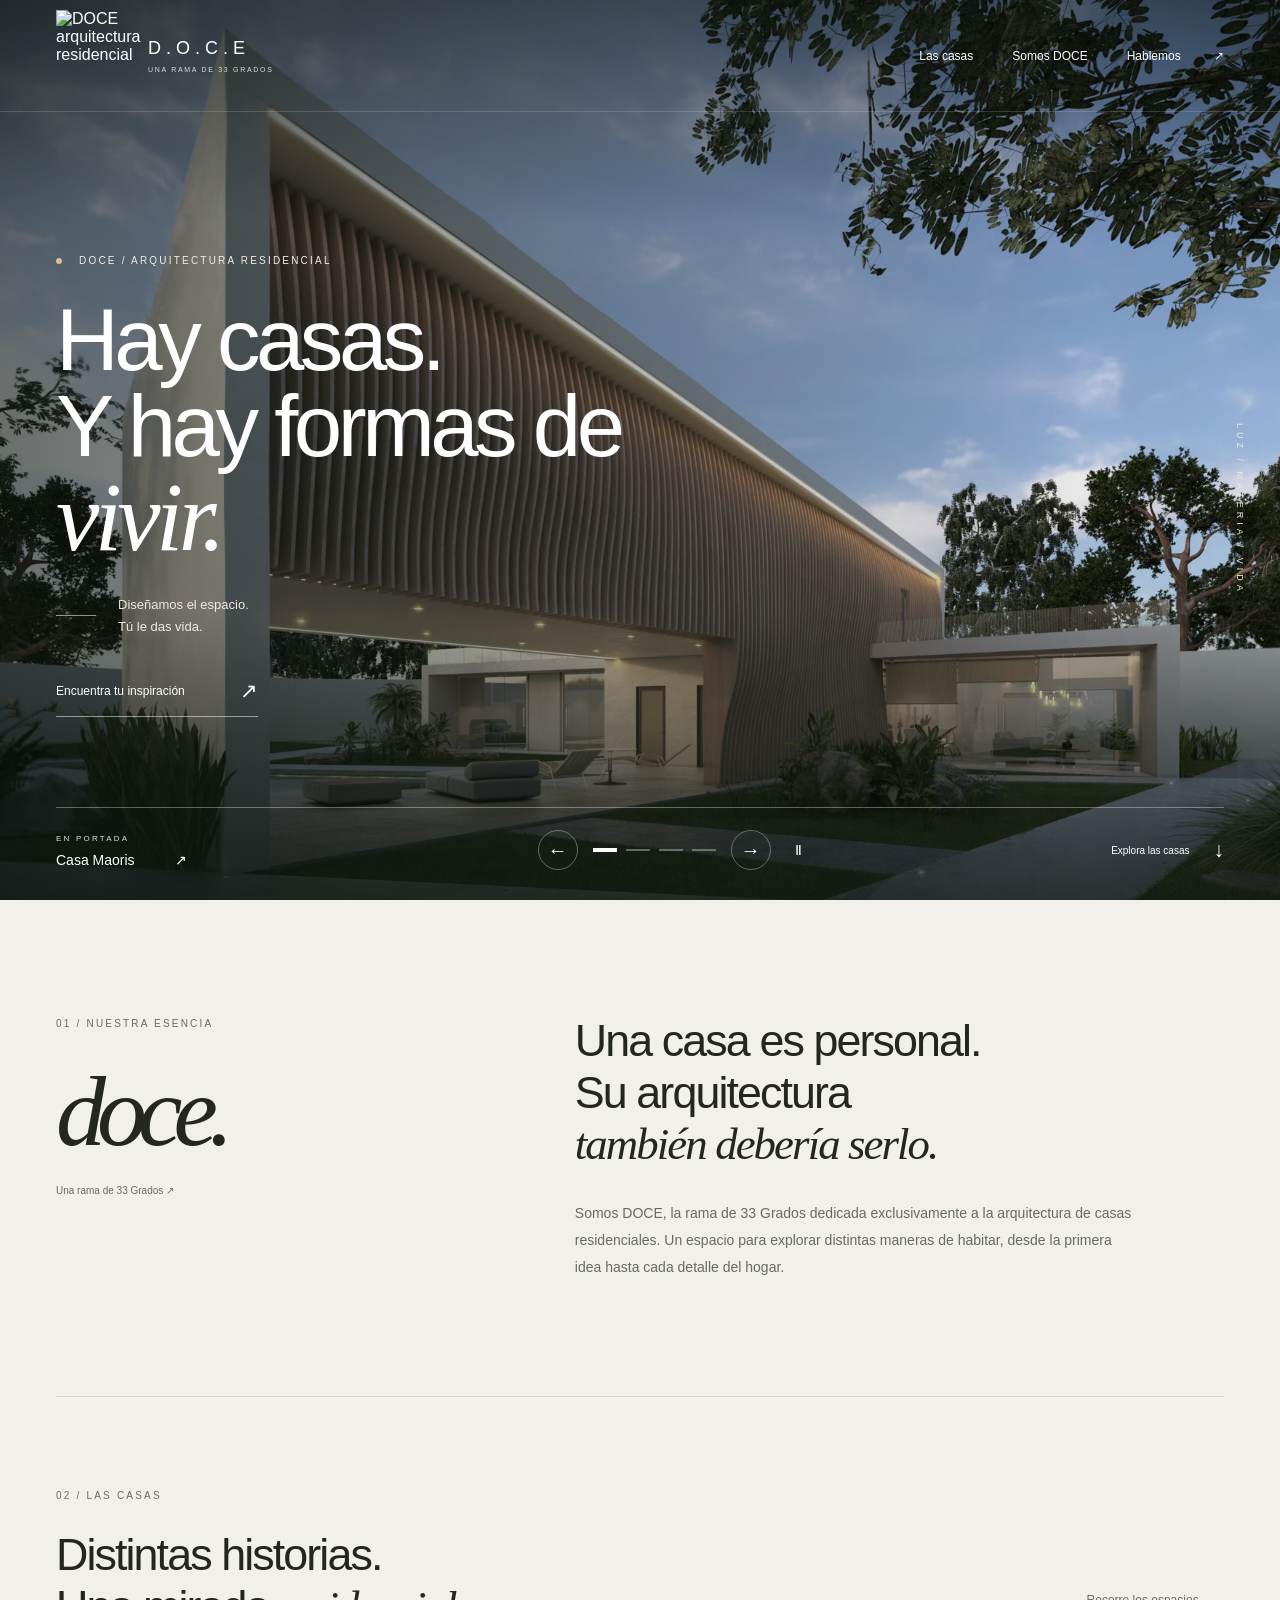
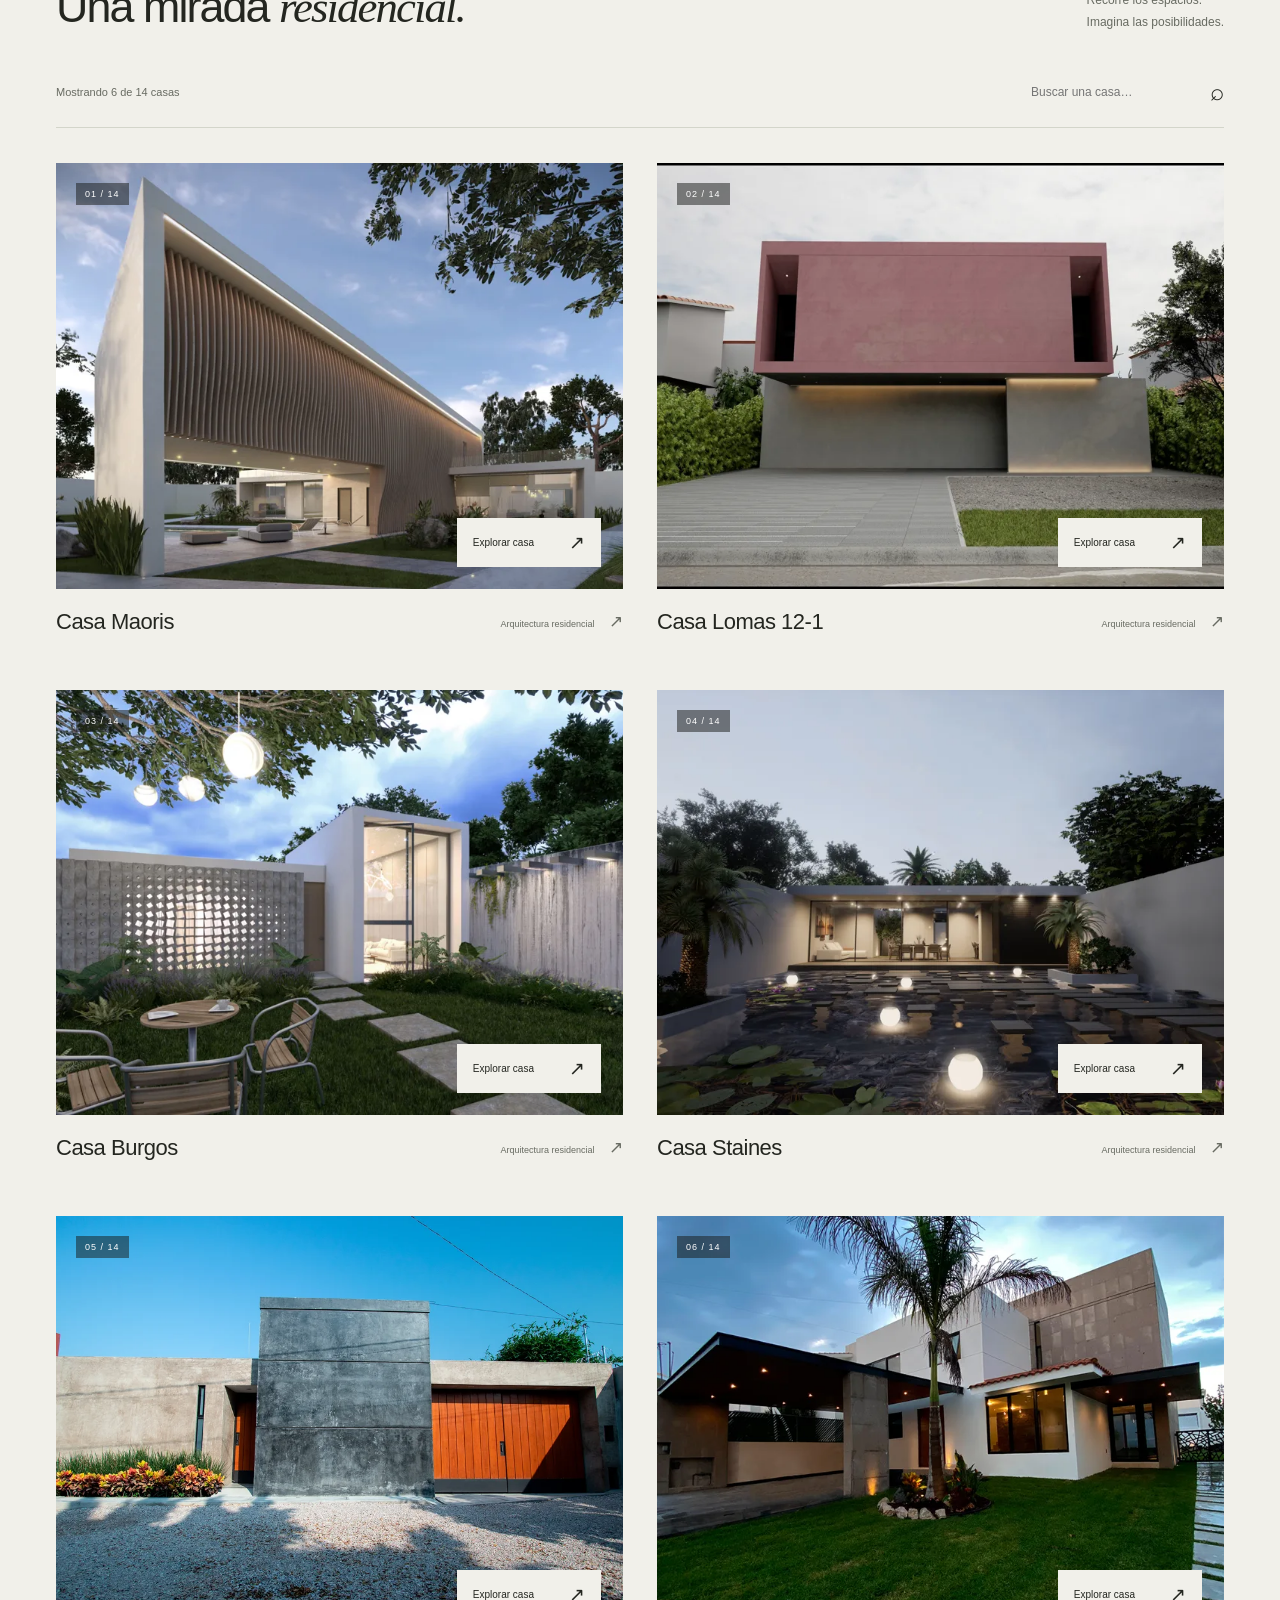
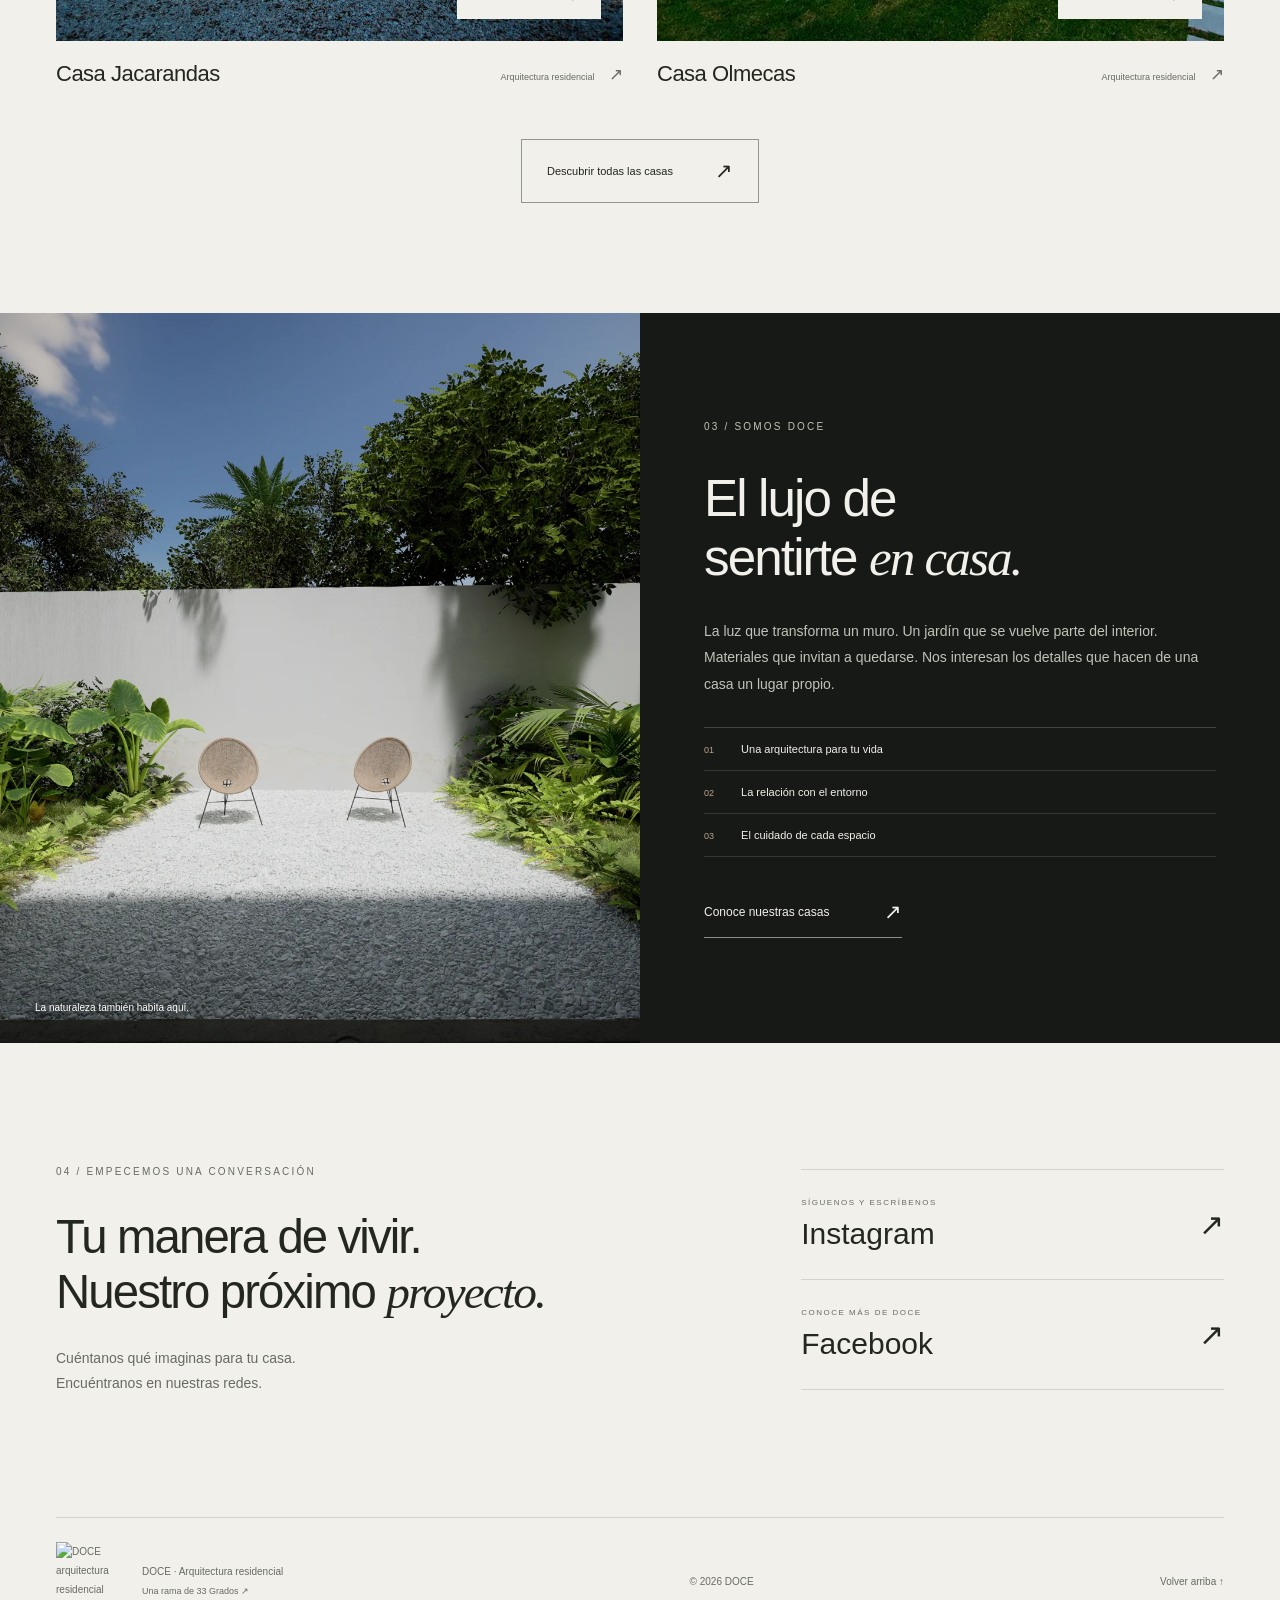
==== index.html @ 2531ff96 "Add files via upload" ====
<!DOCTYPE html>
<html lang="es">
<head>
  <meta charset="UTF-8">
  <meta name="viewport" content="width=device-width, initial-scale=1.0">
  <meta name="description" content="DOCE, la rama de 33 Grados especializada en casas residenciales. Descubre nuestra arquitectura, interiores y espacios para vivir.">
  <meta name="theme-color" content="#171917">
  <title>DOCE — Arquitectura residencial · Una rama de 33 Grados</title>
  <link rel="icon" href="logos/LOGO-12-GRIS.png" type="image/png">
  <link rel="stylesheet" href="estilos.css">
  <script src="proyectos.js" defer></script>
  <script src="script.js" defer></script>
</head>
<body>
  <a class="saltar" href="#contenido">Saltar al contenido</a>
  <!-- IDENTIDAD: se utilizan tus logos originales, sin modificarlos. -->
  <header class="cabecera" id="cabecera">
    <a class="marca" href="#inicio" aria-label="DOCE, inicio">
      <img src="logos/LOGO-12-BLANCO.png" alt="DOCE arquitectura residencial" width="283" height="290">
      <span class="marca-nombre">D.O.C.E<span>UNA RAMA DE 33 GRADOS</span></span>
    </a>
    <button class="menu-boton" id="menu-boton" type="button" aria-expanded="false" aria-controls="menu">Menú <span aria-hidden="true">☰</span></button>
    <nav id="menu" aria-label="Navegación principal">
      <a href="#proyectos">Las casas</a><a href="#estudio">Somos DOCE</a>
      <a class="nav-contacto" href="#contacto">Hablemos <span aria-hidden="true">↗</span></a>
    </nav>
  </header>
  <main id="contenido">
    <!-- PORTADA: fundido entre casas. Cambia la selección en script.js. -->
    <section class="portada" id="inicio" aria-labelledby="titulo" aria-roledescription="carrusel">
      <div class="portada-fondos" aria-hidden="true">
        <div class="portada-slide activa"><img src="imagenes/casa-maoris-01.webp" alt="" fetchpriority="high" width="2200" height="1467"></div>
        <div class="portada-slide"><img src="imagenes/casa-lomas-12-1-01.webp" alt="" loading="lazy" width="2200" height="1467"></div>
        <div class="portada-slide"><img src="imagenes/casa-staines-01.webp" alt="" loading="lazy" width="2200" height="1467"></div>
        <div class="portada-slide"><img src="imagenes/casa-burgos-01.webp" alt="" loading="lazy" width="2200" height="1467"></div>
      </div>
      <div class="portada-sombra"></div>
      <div class="portada-contenido">
        <p class="micro"><span class="punto"></span> DOCE / Arquitectura residencial</p>
        <h1 id="titulo">Hay casas.<br>Y hay formas de<br><em>vivir.</em></h1>
        <div class="portada-descripcion"><span class="linea"></span><p>Diseñamos el espacio.<br>Tú le das vida.</p></div>
        <a class="enlace-claro" href="#proyectos">Encuentra tu inspiración <span aria-hidden="true">↗</span></a>
      </div>
      <div class="portada-lateral" aria-hidden="true">LUZ / MATERIA / VIDA</div>
      <div class="portada-pie">
        <div class="portada-proyecto"><span class="micro">En portada</span><a id="portada-proyecto" href="#proyecto=casa-maoris" data-proyecto="casa-maoris">Casa Maoris <span aria-hidden="true">↗</span></a></div>
        <div class="carrusel-controles" role="group" aria-label="Controles de las imágenes de portada">
          <button id="portada-anterior" type="button" aria-label="Casa anterior en portada">←</button>
          <div class="indicadores" role="group" aria-label="Elegir casa de portada">
            <button type="button" data-slide="0" class="activo" aria-label="Mostrar Casa Maoris" aria-pressed="true"><span></span></button>
            <button type="button" data-slide="1" aria-label="Mostrar Casa Lomas 12-1" aria-pressed="false"><span></span></button>
            <button type="button" data-slide="2" aria-label="Mostrar Casa Staines" aria-pressed="false"><span></span></button>
            <button type="button" data-slide="3" aria-label="Mostrar Casa Burgos" aria-pressed="false"><span></span></button>
          </div>
          <button id="portada-siguiente" type="button" aria-label="Siguiente casa en portada">→</button>
          <button id="portada-pausa" type="button" aria-label="Pausar transiciones automáticas" aria-pressed="false">Ⅱ</button>
        </div>
        <a class="bajar" href="#proyectos">Explora las casas <span aria-hidden="true">↓</span></a>
      </div>
    </section>
    <section class="introduccion contenedor" id="mirada" aria-labelledby="mirada-titulo">
      <div class="revelar"><p class="micro">01 / Nuestra esencia</p><span class="palabra-doce" aria-hidden="true">doce.</span><a class="vinculo-grados" href="https://33g.com.mx/" target="_blank" rel="noopener noreferrer">Una rama de 33 Grados ↗</a></div>
      <div class="revelar"><h2 id="mirada-titulo">Una casa es personal.<br>Su arquitectura<br><em>también debería serlo.</em></h2><p>Somos DOCE, la rama de 33 Grados dedicada exclusivamente a la arquitectura de casas residenciales. Un espacio para explorar distintas maneras de habitar, desde la primera idea hasta cada detalle del hogar.</p></div>
    </section>
    <section class="trabajos contenedor" id="proyectos" aria-labelledby="proyectos-titulo">
      <div class="seccion-cabecera revelar"><div><p class="micro">02 / Las casas</p><h2 id="proyectos-titulo">Distintas historias.<br>Una mirada <em>residencial.</em></h2></div><p>Recorre los espacios.<br>Imagina las posibilidades.</p></div>
      <div class="barra-proyectos"><span class="contador" aria-live="polite">Mostrando 6 de 14 casas</span><label class="busqueda"><span class="sr-only">Buscar casa por nombre</span><input id="buscar-casa" type="search" placeholder="Buscar una casa…" autocomplete="off"><span aria-hidden="true">⌕</span></label></div>
      <div class="proyectos-grid">
        <article class="proyecto revelar" data-nombre="Casa Maoris">
          <a class="proyecto-abrir" href="#proyecto=casa-maoris" data-proyecto="casa-maoris" aria-label="Explorar Casa Maoris">
            <div class="proyecto-imagen">
              <img src="imagenes/casa-maoris-portada.webp" alt="Casa Maoris" loading="lazy" width="1000" height="750">
              <span class="proyecto-ver">Explorar casa <span aria-hidden="true">↗</span></span>
              <span class="proyecto-numero">01 / 14</span>
            </div>
            <div class="proyecto-pie"><h3>Casa Maoris</h3><span>Arquitectura residencial <span aria-hidden="true">↗</span></span></div>
          </a>
        </article>
        <article class="proyecto revelar" data-nombre="Casa Lomas 12-1">
          <a class="proyecto-abrir" href="#proyecto=casa-lomas-12-1" data-proyecto="casa-lomas-12-1" aria-label="Explorar Casa Lomas 12-1">
            <div class="proyecto-imagen">
              <img src="imagenes/casa-lomas-12-1-portada.webp" alt="Casa Lomas 12-1" loading="lazy" width="1000" height="750">
              <span class="proyecto-ver">Explorar casa <span aria-hidden="true">↗</span></span>
              <span class="proyecto-numero">02 / 14</span>
            </div>
            <div class="proyecto-pie"><h3>Casa Lomas 12-1</h3><span>Arquitectura residencial <span aria-hidden="true">↗</span></span></div>
          </a>
        </article>
        <article class="proyecto revelar" data-nombre="Casa Burgos">
          <a class="proyecto-abrir" href="#proyecto=casa-burgos" data-proyecto="casa-burgos" aria-label="Explorar Casa Burgos">
            <div class="proyecto-imagen">
              <img src="imagenes/casa-burgos-portada.webp" alt="Casa Burgos" loading="lazy" width="1000" height="750">
              <span class="proyecto-ver">Explorar casa <span aria-hidden="true">↗</span></span>
              <span class="proyecto-numero">03 / 14</span>
            </div>
            <div class="proyecto-pie"><h3>Casa Burgos</h3><span>Arquitectura residencial <span aria-hidden="true">↗</span></span></div>
          </a>
        </article>
        <article class="proyecto revelar" data-nombre="Casa Staines">
          <a class="proyecto-abrir" href="#proyecto=casa-staines" data-proyecto="casa-staines" aria-label="Explorar Casa Staines">
            <div class="proyecto-imagen">
              <img src="imagenes/casa-staines-portada.webp" alt="Casa Staines" loading="lazy" width="1000" height="750">
              <span class="proyecto-ver">Explorar casa <span aria-hidden="true">↗</span></span>
              <span class="proyecto-numero">04 / 14</span>
            </div>
            <div class="proyecto-pie"><h3>Casa Staines</h3><span>Arquitectura residencial <span aria-hidden="true">↗</span></span></div>
          </a>
        </article>
        <article class="proyecto revelar" data-nombre="Casa Jacarandas">
          <a class="proyecto-abrir" href="#proyecto=casa-jacarandas" data-proyecto="casa-jacarandas" aria-label="Explorar Casa Jacarandas">
            <div class="proyecto-imagen">
              <img src="imagenes/casa-jacarandas-portada.webp" alt="Casa Jacarandas" loading="lazy" width="1000" height="750">
              <span class="proyecto-ver">Explorar casa <span aria-hidden="true">↗</span></span>
              <span class="proyecto-numero">05 / 14</span>
            </div>
            <div class="proyecto-pie"><h3>Casa Jacarandas</h3><span>Arquitectura residencial <span aria-hidden="true">↗</span></span></div>
          </a>
        </article>
        <article class="proyecto revelar" data-nombre="Casa Olmecas">
          <a class="proyecto-abrir" href="#proyecto=casa-olmecas" data-proyecto="casa-olmecas" aria-label="Explorar Casa Olmecas">
            <div class="proyecto-imagen">
              <img src="imagenes/casa-olmecas-portada.webp" alt="Casa Olmecas" loading="lazy" width="1000" height="750">
              <span class="proyecto-ver">Explorar casa <span aria-hidden="true">↗</span></span>
              <span class="proyecto-numero">06 / 14</span>
            </div>
            <div class="proyecto-pie"><h3>Casa Olmecas</h3><span>Arquitectura residencial <span aria-hidden="true">↗</span></span></div>
          </a>
        </article>
        <article class="proyecto revelar" data-nombre="Casa Lomas 12-3" hidden>
          <a class="proyecto-abrir" href="#proyecto=casa-lomas-12-3" data-proyecto="casa-lomas-12-3" aria-label="Explorar Casa Lomas 12-3">
            <div class="proyecto-imagen">
              <img src="imagenes/casa-lomas-12-3-portada.webp" alt="Casa Lomas 12-3" loading="lazy" width="1000" height="750">
              <span class="proyecto-ver">Explorar casa <span aria-hidden="true">↗</span></span>
              <span class="proyecto-numero">07 / 14</span>
            </div>
            <div class="proyecto-pie"><h3>Casa Lomas 12-3</h3><span>Arquitectura residencial <span aria-hidden="true">↗</span></span></div>
          </a>
        </article>
        <article class="proyecto revelar" data-nombre="Casa Nacozari" hidden>
          <a class="proyecto-abrir" href="#proyecto=casa-nacozari" data-proyecto="casa-nacozari" aria-label="Explorar Casa Nacozari">
            <div class="proyecto-imagen">
              <img src="imagenes/casa-nacozari-portada.webp" alt="Casa Nacozari" loading="lazy" width="1000" height="750">
              <span class="proyecto-ver">Explorar casa <span aria-hidden="true">↗</span></span>
              <span class="proyecto-numero">08 / 14</span>
            </div>
            <div class="proyecto-pie"><h3>Casa Nacozari</h3><span>Arquitectura residencial <span aria-hidden="true">↗</span></span></div>
          </a>
        </article>
        <article class="proyecto revelar" data-nombre="Casa Olintepec" hidden>
          <a class="proyecto-abrir" href="#proyecto=casa-olintepec" data-proyecto="casa-olintepec" aria-label="Explorar Casa Olintepec">
            <div class="proyecto-imagen">
              <img src="imagenes/casa-olintepec-portada.webp" alt="Casa Olintepec" loading="lazy" width="1000" height="750">
              <span class="proyecto-ver">Explorar casa <span aria-hidden="true">↗</span></span>
              <span class="proyecto-numero">09 / 14</span>
            </div>
            <div class="proyecto-pie"><h3>Casa Olintepec</h3><span>Arquitectura residencial <span aria-hidden="true">↗</span></span></div>
          </a>
        </article>
        <article class="proyecto revelar" data-nombre="Casa Cobá" hidden>
          <a class="proyecto-abrir" href="#proyecto=casa-coba" data-proyecto="casa-coba" aria-label="Explorar Casa Cobá">
            <div class="proyecto-imagen">
              <img src="imagenes/casa-coba-portada.webp" alt="Casa Cobá" loading="lazy" width="1000" height="750">
              <span class="proyecto-ver">Explorar casa <span aria-hidden="true">↗</span></span>
              <span class="proyecto-numero">10 / 14</span>
            </div>
            <div class="proyecto-pie"><h3>Casa Cobá</h3><span>Arquitectura residencial <span aria-hidden="true">↗</span></span></div>
          </a>
        </article>
        <article class="proyecto revelar" data-nombre="Casa Serena" hidden>
          <a class="proyecto-abrir" href="#proyecto=casa-serena" data-proyecto="casa-serena" aria-label="Explorar Casa Serena">
            <div class="proyecto-imagen">
              <img src="imagenes/casa-serena-portada.webp" alt="Casa Serena" loading="lazy" width="1000" height="750">
              <span class="proyecto-ver">Explorar casa <span aria-hidden="true">↗</span></span>
              <span class="proyecto-numero">11 / 14</span>
            </div>
            <div class="proyecto-pie"><h3>Casa Serena</h3><span>Arquitectura residencial <span aria-hidden="true">↗</span></span></div>
          </a>
        </article>
        <article class="proyecto revelar" data-nombre="Casa Yeca" hidden>
          <a class="proyecto-abrir" href="#proyecto=casa-yeca" data-proyecto="casa-yeca" aria-label="Explorar Casa Yeca">
            <div class="proyecto-imagen">
              <img src="imagenes/casa-yeca-portada.webp" alt="Casa Yeca" loading="lazy" width="1000" height="750">
              <span class="proyecto-ver">Explorar casa <span aria-hidden="true">↗</span></span>
              <span class="proyecto-numero">12 / 14</span>
            </div>
            <div class="proyecto-pie"><h3>Casa Yeca</h3><span>Arquitectura residencial <span aria-hidden="true">↗</span></span></div>
          </a>
        </article>
        <article class="proyecto revelar" data-nombre="Casa Atlacomulco" hidden>
          <a class="proyecto-abrir" href="#proyecto=casa-atlacomulco" data-proyecto="casa-atlacomulco" aria-label="Explorar Casa Atlacomulco">
            <div class="proyecto-imagen">
              <img src="imagenes/casa-atlacomulco-portada.webp" alt="Casa Atlacomulco" loading="lazy" width="1000" height="750">
              <span class="proyecto-ver">Explorar casa <span aria-hidden="true">↗</span></span>
              <span class="proyecto-numero">13 / 14</span>
            </div>
            <div class="proyecto-pie"><h3>Casa Atlacomulco</h3><span>Arquitectura residencial <span aria-hidden="true">↗</span></span></div>
          </a>
        </article>
        <article class="proyecto revelar" data-nombre="Casas Claroscuro" hidden>
          <a class="proyecto-abrir" href="#proyecto=casas-claroscuro" data-proyecto="casas-claroscuro" aria-label="Explorar Casas Claroscuro">
            <div class="proyecto-imagen">
              <img src="imagenes/casas-claroscuro-portada.webp" alt="Casas Claroscuro" loading="lazy" width="1000" height="750">
              <span class="proyecto-ver">Explorar casa <span aria-hidden="true">↗</span></span>
              <span class="proyecto-numero">14 / 14</span>
            </div>
            <div class="proyecto-pie"><h3>Casas Claroscuro</h3><span>Arquitectura residencial <span aria-hidden="true">↗</span></span></div>
          </a>
        </article>
      </div>
      <p id="sin-resultados" hidden>No encontramos una casa con ese nombre. Prueba con otro nombre.</p>
      <div class="mas-proyectos"><button class="boton-linea" id="ver-mas" type="button">Descubrir todas las casas <span aria-hidden="true">↗</span></button></div>
      <noscript><p>Activa JavaScript para explorar todas las casas y abrir sus galerías.</p></noscript>
    </section>
    <section class="estudio" id="estudio" aria-labelledby="estudio-titulo">
      <div class="estudio-imagen"><img src="imagenes/casa-staines-02.webp" alt="Patio de Casa Staines, con vegetación y luz natural" loading="lazy" width="1800" height="1200"><span>La naturaleza también habita aquí.</span></div>
      <div class="estudio-texto revelar"><p class="micro">03 / Somos DOCE</p><h2 id="estudio-titulo">El lujo de<br>sentirte <em>en casa.</em></h2><p>La luz que transforma un muro. Un jardín que se vuelve parte del interior. Materiales que invitan a quedarse. Nos interesan los detalles que hacen de una casa un lugar propio.</p><div class="principios"><span><b>01</b> Una arquitectura para tu vida</span><span><b>02</b> La relación con el entorno</span><span><b>03</b> El cuidado de cada espacio</span></div><a class="enlace-claro" href="#proyectos">Conoce nuestras casas <span aria-hidden="true">↗</span></a></div>
    </section>
    <section class="contacto contenedor" id="contacto" aria-labelledby="contacto-titulo">
      <div class="revelar"><p class="micro">04 / Empecemos una conversación</p><h2 id="contacto-titulo">Tu manera de vivir.<br>Nuestro próximo <em>proyecto.</em></h2><p>Cuéntanos qué imaginas para tu casa.<br>Encuéntranos en nuestras redes.</p></div>
      <div class="redes revelar"><a href="https://www.instagram.com/_d.o.c.e_/" target="_blank" rel="noopener noreferrer"><span><small>SÍGUENOS Y ESCRÍBENOS</small>Instagram</span><span aria-hidden="true">↗</span></a><a href="https://www.facebook.com/people/Doce/100071680596299/" target="_blank" rel="noopener noreferrer"><span><small>CONOCE MÁS DE DOCE</small>Facebook</span><span aria-hidden="true">↗</span></a></div>
    </section>
  </main>
  <footer class="pie contenedor"><div class="pie-identidad"><img src="logos/LOGO-12-NEGRO.png" alt="DOCE arquitectura residencial" width="283" height="290"><span>DOCE · Arquitectura residencial<br><a href="https://33g.com.mx/" target="_blank" rel="noopener noreferrer">Una rama de 33 Grados ↗</a></span></div><span>© <span id="anio">2026</span> DOCE</span><a href="#inicio">Volver arriba ↑</a></footer>
  <!-- GALERÍA: navegación con botones, teclado o deslizamiento táctil. -->
  <dialog id="galeria" aria-labelledby="galeria-titulo">
    <div class="galeria-cabecera"><div><span class="micro">DOCE / Arquitectura residencial</span><h2 id="galeria-titulo"></h2></div><button id="cerrar-galeria" class="cerrar" type="button" aria-label="Cerrar galería">Cerrar <span aria-hidden="true">×</span></button></div>
    <div class="galeria-visor" id="galeria-visor" aria-busy="false">
      <img class="galeria-imagen activa" id="galeria-foto-a" alt=""><img class="galeria-imagen" id="galeria-foto-b" alt="" aria-hidden="true">
      <button class="flecha anterior" id="foto-anterior" type="button" aria-label="Fotografía anterior">←</button><button class="flecha siguiente" id="foto-siguiente" type="button" aria-label="Fotografía siguiente">→</button>
    </div>
    <div class="galeria-inferior"><span id="galeria-contador" aria-live="polite"></span><p>Desliza o usa ← → para recorrer · Esc para cerrar</p></div>
    <p class="galeria-error" id="galeria-error" role="status" hidden>No se pudo cargar esta fotografía. Prueba otra imagen.</p>
    <div id="miniaturas" class="miniaturas" aria-label="Fotografías de la casa"></div>
    <div class="otras-casas"><button id="casa-anterior" type="button">← Casa anterior</button><span>Continúa explorando</span><button id="casa-siguiente" type="button">Siguiente casa →</button></div>
  </dialog>
</body>
</html>
---- estilos.css ----
/* DOCE: colores, tipografía y ritmo de las transiciones. */
:root{--fondo:#f1f0ea;--tinta:#242620;--oscuro:#171917;--suave:#686b62;--acento:#b28668;--borde:#d3d5ca;--curva:cubic-bezier(.22,1,.36,1)}
*{box-sizing:border-box}html{scroll-behavior:smooth;scroll-padding-top:112px}body{margin:0;background:var(--fondo);color:var(--tinta);font-family:Arial,Helvetica,sans-serif;-webkit-font-smoothing:antialiased}body.galeria-abierta{overflow:hidden}button,input{font:inherit}button,a{-webkit-tap-highlight-color:transparent}button{color:inherit;cursor:pointer}a{color:inherit;text-decoration:none}a:focus-visible,button:focus-visible,input:focus-visible{outline:2px solid var(--acento);outline-offset:5px}img{display:block;max-width:100%}[hidden]{display:none!important}.sr-only{position:absolute;width:1px;height:1px;padding:0;overflow:hidden;clip:rect(0,0,0,0);white-space:nowrap}.saltar{position:fixed;top:-100px;left:20px;padding:16px;background:white;z-index:50}.saltar:focus{top:10px}.contenedor{width:min(1400px,calc(100% - 112px));margin-inline:auto}.micro{font-size:10px;line-height:1.7;text-transform:uppercase;letter-spacing:2.2px;font-weight:400}.punto{display:inline-block;width:6px;height:6px;border-radius:50%;background:#ddbb9d;margin-right:12px}h1,h2,h3,p{margin-top:0}h1,h2,h3{font-weight:400}em{font-family:Georgia,'Times New Roman',serif;font-weight:400}.cabecera{position:absolute;inset:0 0 auto;z-index:10;display:flex;justify-content:space-between;align-items:center;height:112px;padding:0 56px;color:white;border-bottom:1px solid #ffffff26;transition:background .45s,box-shadow .45s}.cabecera.fija{position:fixed;background:#171917f2;backdrop-filter:blur(14px);box-shadow:0 4px 20px #0000000d}.marca{display:flex;align-items:center;gap:6px}.marca>img{width:86px;height:92px;object-fit:contain}.marca-nombre{font-size:18px;letter-spacing:5px}.marca-nombre>span{display:block;font-size:7px;letter-spacing:1.7px;margin-top:7px;color:#dddcd3}nav{display:flex;align-items:center;gap:39px;font-size:12px}nav>a{padding:12px 0;position:relative}nav>a::after{content:'';position:absolute;left:0;bottom:4px;width:100%;height:1px;background:currentColor;transform:scaleX(0);transform-origin:left;transition:transform .4s var(--curva)}nav>a:hover::after{transform:scaleX(1)}.nav-contacto span{margin-left:30px}.menu-boton{display:none}
/* PORTADA: fundido y acercamiento lento; el desplazamiento sigue siendo nativo. */
.portada{position:relative;isolation:isolate;min-height:780px;height:100svh;max-height:1200px;color:white;background:var(--oscuro);overflow:hidden;touch-action:pan-y}.portada-fondos,.portada-slide,.portada-sombra{position:absolute;inset:0}.portada-fondos{z-index:-3}.portada-slide{opacity:0;transition:opacity 1.35s ease;pointer-events:none;overflow:hidden}.portada-slide.activa{opacity:1}.portada-slide img{width:100%;height:100%;object-fit:cover;object-position:center;transform:scale(1.045);transition:transform 8s linear}.portada-slide.activa img{transform:scale(1)}.portada-sombra{z-index:-2;background:linear-gradient(90deg,#0c130f9c,#0c130f18 85%),linear-gradient(0deg,#101710b8,transparent 32%,transparent 75%,#0c130f70)}.portada-contenido{position:absolute;left:max(56px,calc((100vw - 1400px)/2));top:50%;transform:translateY(-40%);max-width:900px;padding-bottom:30px}.portada-contenido>.micro{margin-bottom:28px;color:#eeece3}h1{font-size:clamp(57px,6.8vw,108px);line-height:.99;letter-spacing:-4.5px;margin-bottom:26px}h1 em{font-size:1.12em}.portada-descripcion{display:flex;gap:22px;align-items:center;margin-block:28px}.portada-descripcion p{font-size:13px;line-height:1.7;margin:0;color:#eeeae3}.linea{width:40px;height:1px;background:#ffffff8c}.enlace-claro{display:inline-flex;justify-content:space-between;align-items:center;gap:55px;font-size:12px;padding:13px 0;border-bottom:1px solid #ffffff80}.enlace-claro span{font-size:21px;transition:transform .3s}.enlace-claro:hover span{transform:translate(4px,-4px)}.portada-lateral{position:absolute;right:35px;top:47%;writing-mode:vertical-rl;font-size:9px;letter-spacing:4px;color:#eeece0}.portada-pie{position:absolute;bottom:28px;left:56px;right:56px;border-top:1px solid #ffffff55;display:flex;justify-content:space-between;align-items:center;padding-top:20px;gap:25px}.portada-proyecto>.micro{display:block;font-size:8px;color:#deded6;margin-bottom:7px}.portada-proyecto>a{font-size:14px;display:flex;gap:40px;align-items:center;min-width:185px}.carrusel-controles{display:flex;align-items:center;gap:12px}.carrusel-controles>button{border:1px solid #ffffff55;background:transparent;width:40px;height:40px;border-radius:50%;font-size:20px;color:white}.carrusel-controles>button:hover{background:#ffffff22}.carrusel-controles>#portada-pausa{border:0;font-size:14px;width:32px}.indicadores{display:flex;gap:3px}.indicadores>button{border:0;background:none;width:30px;height:44px;padding:0 3px}.indicadores>button span{display:block;height:2px;background:#ffffff55;transition:background .5s,transform .5s}.indicadores>button.activo span{background:#fff;transform:scaleY(2)}.bajar{display:flex;gap:24px;align-items:center;font-size:10px}.bajar span{font-size:21px}
/* LAS CASAS */
.introduccion{display:grid;grid-template-columns:1fr 1.55fr;gap:100px;padding-block:115px;border-bottom:1px solid var(--borde)}.introduccion .micro{color:var(--suave)}.palabra-doce{display:block;font-size:100px;line-height:1;letter-spacing:-9px;font-family:Georgia,serif;font-style:italic;margin-top:30px}.vinculo-grados{display:inline-block;font-size:10px;color:var(--suave);margin-top:23px}h2{font-size:clamp(35px,3.5vw,57px);line-height:1.15;letter-spacing:-1.9px;margin-bottom:0}.introduccion>div>p:not(.micro){color:var(--suave);font-size:14px;line-height:1.95;max-width:560px;margin:29px 0 0}.trabajos{padding-block:90px 110px}.seccion-cabecera{display:flex;justify-content:space-between;align-items:end;gap:35px}.seccion-cabecera .micro{color:var(--suave);margin-bottom:25px}.seccion-cabecera>p{font-size:12px;color:var(--suave);line-height:1.8;margin-bottom:0}.barra-proyectos{display:flex;align-items:center;justify-content:space-between;gap:25px;border-bottom:1px solid var(--borde);padding-bottom:18px;margin:42px 0 35px}.contador{font-size:11px;color:var(--suave)}.busqueda{display:flex;align-items:center;gap:12px}.busqueda input{width:170px;max-width:100%;border:0;border-radius:0;padding:10px 3px;color:var(--tinta);font-size:12px;background:none}.busqueda>span:last-child{font-size:24px}.proyectos-grid{display:grid;grid-template-columns:1fr 1fr;gap:55px 34px}.proyecto-abrir{display:block}.proyecto-imagen{position:relative;aspect-ratio:4/3;overflow:hidden;background:#d7d9cf}.proyecto-imagen>img{width:100%;height:100%;object-fit:cover;transition:transform 1.2s var(--curva),filter .5s}.proyecto-abrir:hover .proyecto-imagen>img{transform:scale(1.045);filter:brightness(.87)}.proyecto-ver{position:absolute;bottom:22px;right:22px;display:flex;align-items:center;gap:35px;padding:13px 16px;font-size:10px;background:var(--fondo);transition:transform .5s var(--curva)}.proyecto-ver>span{font-size:19px}.proyecto-abrir:hover .proyecto-ver{transform:translateY(-4px)}.proyecto-numero{position:absolute;left:20px;top:20px;color:white;font-size:9px;letter-spacing:1px;padding:6px 9px;background:#17191780}.proyecto-pie{display:flex;align-items:center;justify-content:space-between;gap:15px;margin-top:20px}.proyecto-pie>h3{margin:0;font-size:22px;letter-spacing:-.5px}.proyecto-pie>span{font-size:9px;color:var(--suave)}.proyecto-pie>span>span{margin-left:12px;font-size:17px}.mas-proyectos{text-align:center;margin-top:52px}.boton-linea{display:inline-flex;justify-content:space-between;gap:42px;align-items:center;border:1px solid #919789;background:none;padding:19px 25px;font-size:11px;transition:background .35s,color .35s}.boton-linea>span{font-size:21px}.boton-linea:hover{background:var(--oscuro);color:var(--fondo)}#sin-resultados{padding-block:35px;font-size:14px;color:var(--suave)}
/* ESTUDIO Y CONTACTO */
.estudio{display:grid;grid-template-columns:1fr 1fr;background:var(--oscuro);color:var(--fondo)}.estudio-imagen{position:relative;min-height:730px;overflow:hidden}.estudio-imagen>img{width:100%;height:100%;object-fit:cover}.estudio-imagen>span{position:absolute;bottom:30px;left:35px;color:white;font-size:10px;text-shadow:0 1px 8px #000}.estudio-texto{align-self:center;padding:70px clamp(35px,5vw,90px)}.estudio-texto>.micro{color:#c1c3b7;margin-bottom:35px}.estudio-texto h2{font-size:clamp(40px,4vw,64px)}.estudio-texto>p:not(.micro){color:#bec4b8;line-height:1.9;font-size:14px;margin:30px 0}.principios{display:grid;border-top:1px solid #ffffff30;margin:30px 0}.principios>span{padding-block:15px;border-bottom:1px solid #ffffff20;font-size:11px}.principios b{font-size:9px;font-weight:400;color:#bda58c;margin-right:24px}.contacto{display:grid;grid-template-columns:1.55fr 1fr;gap:90px;align-items:center;padding-block:120px}.contacto .micro{color:var(--suave);margin-bottom:30px}.contacto h2{font-size:clamp(34px,3.7vw,60px)}.contacto p:not(.micro){font-size:14px;color:var(--suave);line-height:1.8;margin:27px 0 0}.redes>a{display:flex;justify-content:space-between;align-items:center;gap:25px;border-top:1px solid var(--borde);padding:28px 0;font-size:30px;transition:padding .4s var(--curva)}.redes>a:last-child{border-bottom:1px solid var(--borde)}.redes>a small{display:block;font-size:8px;letter-spacing:1.5px;color:var(--suave);margin-bottom:10px}.redes>a:hover{padding-left:10px}.pie{display:flex;align-items:center;justify-content:space-between;gap:25px;border-top:1px solid var(--borde);padding-block:24px;color:var(--suave);font-size:10px}.pie-identidad{display:flex;align-items:center;gap:10px;line-height:1.9}.pie-identidad img{width:76px;height:80px;object-fit:contain}.pie-identidad a{font-size:9px}
/* Aparición al desplazarse: se activa únicamente si JavaScript está disponible. */
.con-movimiento .revelar{opacity:0;transform:translateY(28px);transition:opacity .85s ease,transform 1s var(--curva)}.con-movimiento .revelar.visible{opacity:1;transform:none}
/* GALERÍA: dos capas para fundir imágenes sin parpadeos. */
dialog{width:min(1250px,calc(100vw - 48px));max-height:94svh;border:1px solid #55594f;padding:24px;background:var(--oscuro);color:var(--fondo)}dialog::backdrop{background:#080b09e8;backdrop-filter:blur(7px)}dialog[open]{animation:abrir .45s var(--curva)}@keyframes abrir{from{opacity:0;transform:translateY(15px) scale(.985)}to{opacity:1;transform:none}}.galeria-cabecera{display:flex;justify-content:space-between;align-items:center;gap:20px;margin-bottom:18px}.galeria-cabecera .micro{font-size:8px;color:#c1c4b7}.galeria-cabecera h2{font-size:28px;letter-spacing:-.7px;margin-top:5px}.cerrar{border:1px solid #777d6d;display:flex;gap:18px;align-items:center;background:none;color:inherit;padding:7px 13px;font-size:11px}.cerrar>span{font-size:25px}.galeria-visor{position:relative;background:#0e110e;height:53svh;min-height:200px;touch-action:pan-y;overflow:hidden}.galeria-imagen{position:absolute;inset:0;width:100%;height:100%;object-fit:contain;opacity:0;transition:opacity .65s ease;pointer-events:none}.galeria-imagen.activa{opacity:1}.flecha{position:absolute;top:50%;transform:translateY(-50%);width:44px;height:44px;border:1px solid #b9beaf80;background:#171917bb;color:white;font-size:23px;z-index:2}.flecha:hover{background:#b28668}.anterior{left:13px}.siguiente{right:13px}.galeria-inferior{display:flex;justify-content:space-between;align-items:center;gap:15px;font-size:10px;margin:14px 0}.galeria-inferior p{margin:0;color:#bfc4b7}.miniaturas{display:flex;gap:9px;overflow-x:auto;padding-bottom:6px;scrollbar-width:thin;scrollbar-color:#78806c #171917}.miniaturas>button{flex:0 0 74px;padding:3px;border:1px solid transparent;background:none}.miniaturas>button[aria-pressed="true"]{border-color:#d8b795}.miniaturas img{width:66px;height:45px;object-fit:cover;opacity:.65;transition:opacity .3s}.miniaturas>button[aria-pressed="true"] img{opacity:1}.otras-casas{display:flex;justify-content:space-between;align-items:center;border-top:1px solid #ffffff25;margin-top:16px;padding-top:14px;font-size:9px;color:#aeb7a2}.otras-casas>button{border:0;background:none;color:var(--fondo);font-size:11px;padding:9px 0}.galeria-error{font-size:11px;color:#e8bb9c}
@media(min-width:1800px){.cabecera{padding-inline:max(56px,calc((100vw - 1400px)/2))}.portada-pie{left:max(56px,calc((100vw - 1400px)/2));right:max(56px,calc((100vw - 1400px)/2))}}
@media(max-width:1000px){.contenedor{width:calc(100% - 64px)}.cabecera{padding-inline:32px}.portada-contenido{left:32px}h1{font-size:78px}.portada-pie{left:32px;right:32px}.introduccion{gap:50px;grid-template-columns:1fr 1.6fr}.contacto{gap:45px}.proyecto-pie{align-items:start}.proyecto-pie>span{font-size:8px;max-width:92px;line-height:1.8}.estudio-imagen{min-height:690px}.estudio-texto{padding:50px 32px}.bajar{display:none}}
@media(max-width:650px){html{scroll-padding-top:90px}.contenedor{width:calc(100% - 40px)}.cabecera{height:88px;padding-inline:12px 20px}.marca>img{width:70px;height:79px}.marca-nombre{font-size:15px;letter-spacing:3px}.marca-nombre>span{font-size:6px;letter-spacing:1px}.menu-boton{display:flex;align-items:center;gap:14px;background:none;border:0;color:inherit;padding:12px 0;font-size:11px}.menu-boton>span{font-size:19px}nav{display:none;position:absolute;top:88px;left:0;right:0;padding:20px 30px 28px;background:var(--oscuro);border-top:1px solid #ffffff20;box-shadow:0 15px 25px #0003}nav.abierto{display:flex;flex-direction:column;align-items:stretch;gap:5px}nav>a{padding:14px 0;font-size:16px}.nav-contacto{display:flex;justify-content:space-between}.portada{min-height:740px;height:100svh;max-height:1000px}.portada-contenido{left:24px;right:24px;top:43%;transform:translateY(-37%);padding-bottom:0}.portada-contenido>.micro{font-size:8px;letter-spacing:1.9px;margin-bottom:30px}h1{font-size:clamp(49px,12.5vw,77px);letter-spacing:-2.5px;line-height:1.02}.portada-descripcion{margin-block:26px;gap:17px}.portada-descripcion p{font-size:12px}.enlace-claro{font-size:11px;gap:45px}.portada-lateral{display:none}.portada-slide img{object-position:56% center}.portada-pie{bottom:20px;left:24px;right:24px;flex-wrap:wrap;gap:17px;padding-top:16px}.portada-proyecto{width:100%;display:flex;justify-content:space-between;align-items:center}.portada-proyecto>.micro{margin:0;font-size:8px}.portada-proyecto>a{min-width:0;font-size:12px;gap:18px}.carrusel-controles{gap:10px;width:100%;justify-content:center}.carrusel-controles>button{width:38px;height:38px}.indicadores>button{width:33px}.introduccion{grid-template-columns:1fr;gap:42px;padding-block:65px}.palabra-doce{font-size:77px;margin-top:20px}.vinculo-grados{margin-top:14px}h2{font-size:35px;letter-spacing:-1.2px}.introduccion>div>p:not(.micro){font-size:13px}.trabajos{padding-block:60px 70px}.seccion-cabecera{display:block}.seccion-cabecera>p{margin-top:20px}.seccion-cabecera>p br{display:none}.barra-proyectos{gap:15px;margin:28px 0}.busqueda input{width:132px;font-size:11px}.contador{font-size:9px}.proyectos-grid{grid-template-columns:1fr;gap:35px}.proyecto-pie>h3{font-size:21px}.proyecto-pie>span{max-width:none;font-size:8px}.proyecto-ver{bottom:13px;right:13px}.proyecto-numero{top:13px;left:13px}.mas-proyectos{margin-top:37px}.estudio{grid-template-columns:1fr}.estudio-imagen{min-height:0;height:420px}.estudio-texto{padding:55px 24px 65px}.estudio-texto h2{font-size:43px}.estudio-texto>p:not(.micro){font-size:13px}.contacto{grid-template-columns:1fr;gap:45px;padding-block:70px}.contacto h2{font-size:37px}.redes>a{font-size:27px;padding-block:23px}.pie{flex-wrap:wrap;gap:20px;padding-block:15px 26px}.pie-identidad{width:100%}.pie-identidad img{width:66px;height:70px}.pie>span{padding-left:10px}dialog{width:calc(100vw - 16px);max-height:95svh;padding:14px}.galeria-cabecera h2{font-size:21px}.galeria-cabecera .micro{font-size:6px;letter-spacing:1.2px}.cerrar{padding:5px 9px;gap:9px;font-size:10px}.galeria-visor{height:46svh}.flecha{width:36px;height:40px}.anterior{left:6px}.siguiente{right:6px}.galeria-inferior{font-size:9px}.galeria-inferior>p{max-width:180px;text-align:right;line-height:1.5}.otras-casas>span{display:none}.otras-casas>button{font-size:10px}.miniaturas>button{flex-basis:65px}.miniaturas img{width:57px;height:42px}}
@media(prefers-reduced-motion:reduce){html{scroll-behavior:auto}*,*::before,*::after{animation:none!important;transition:none!important}.con-movimiento .revelar{opacity:1;transform:none}.portada-slide img{transform:none!important}}
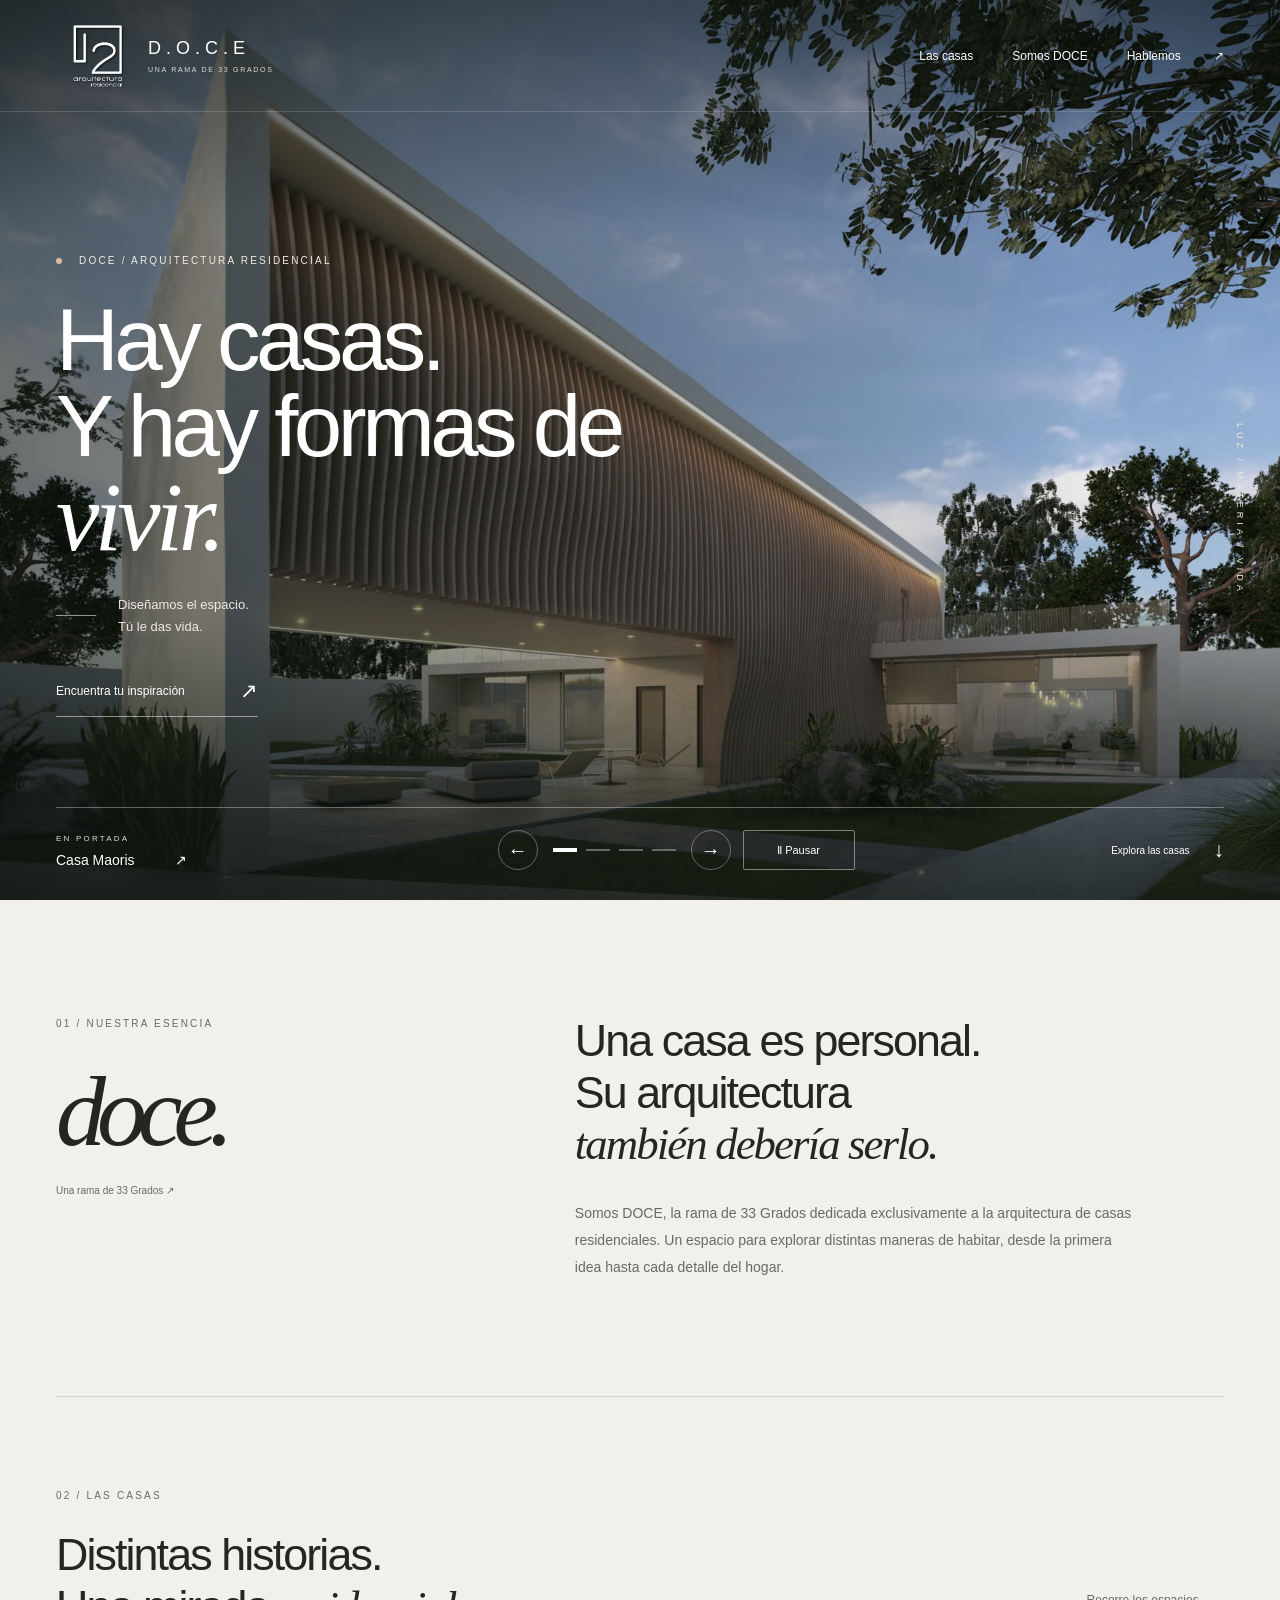
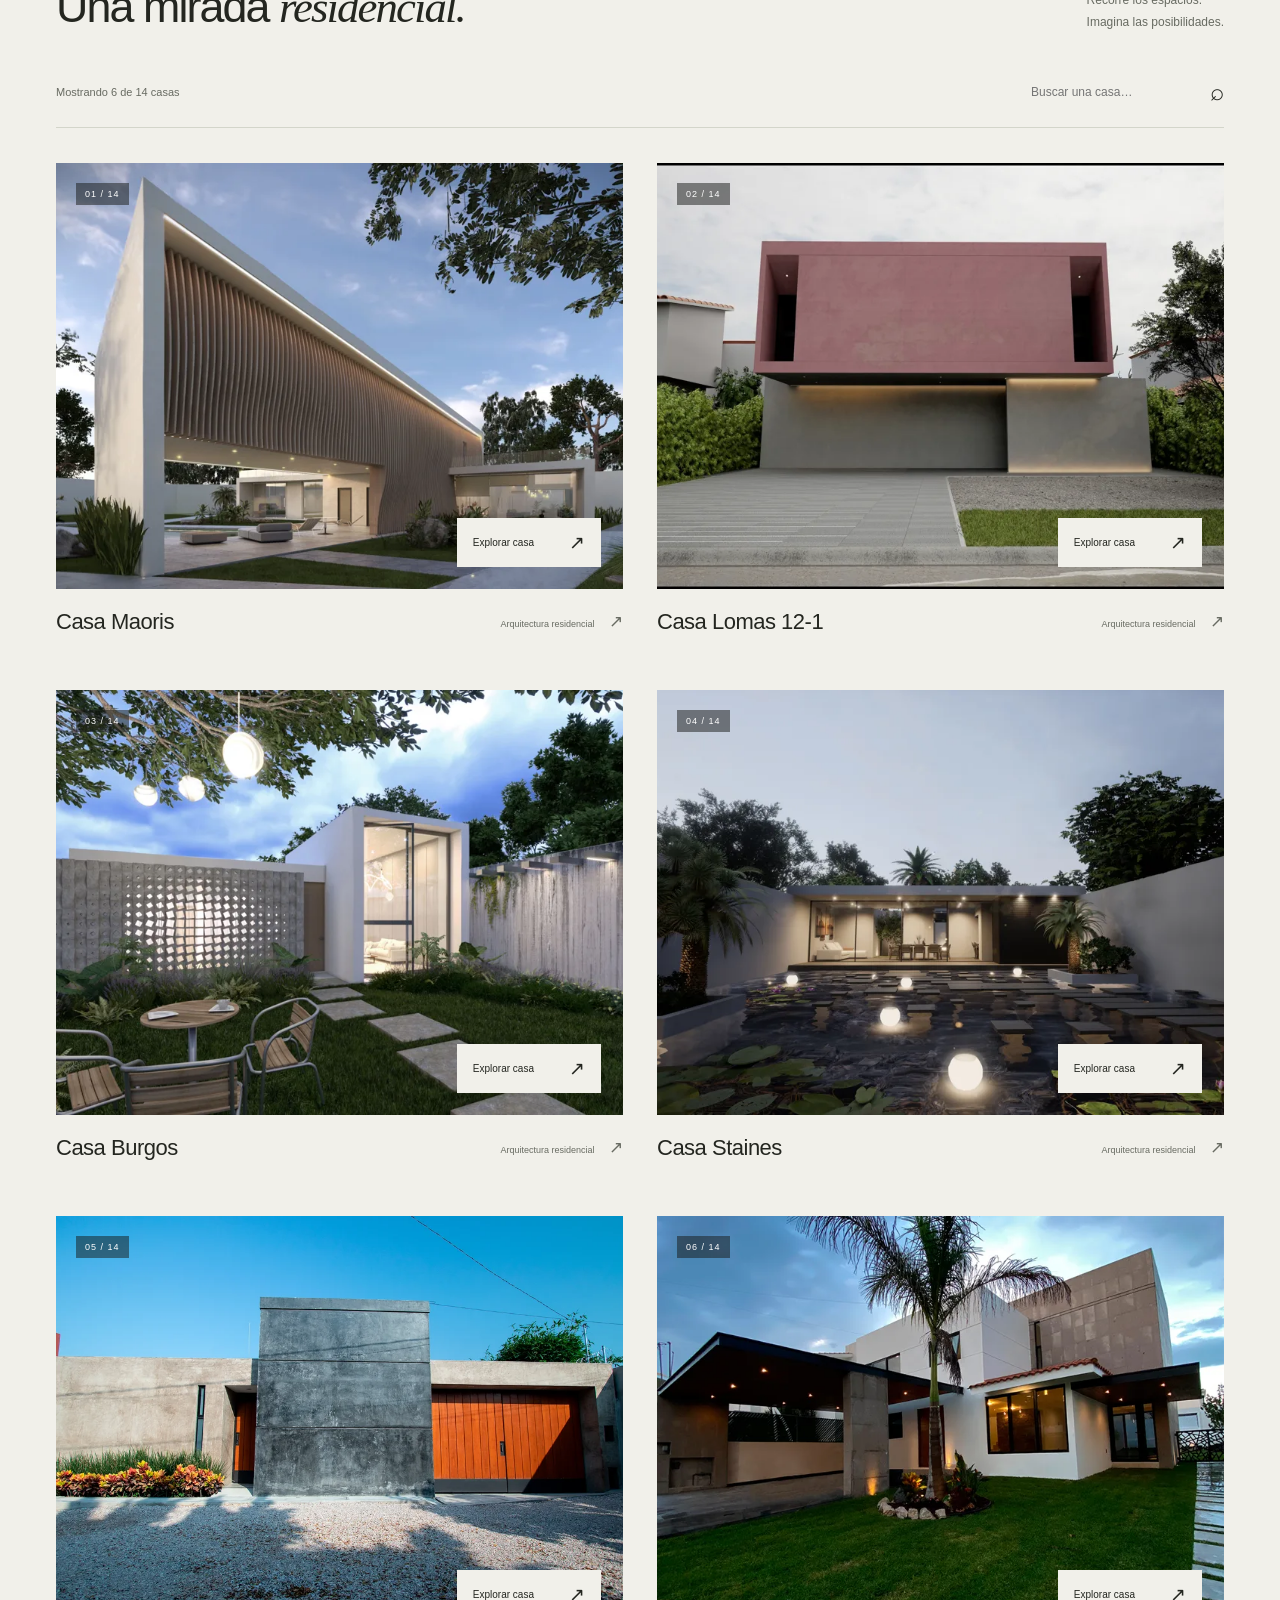
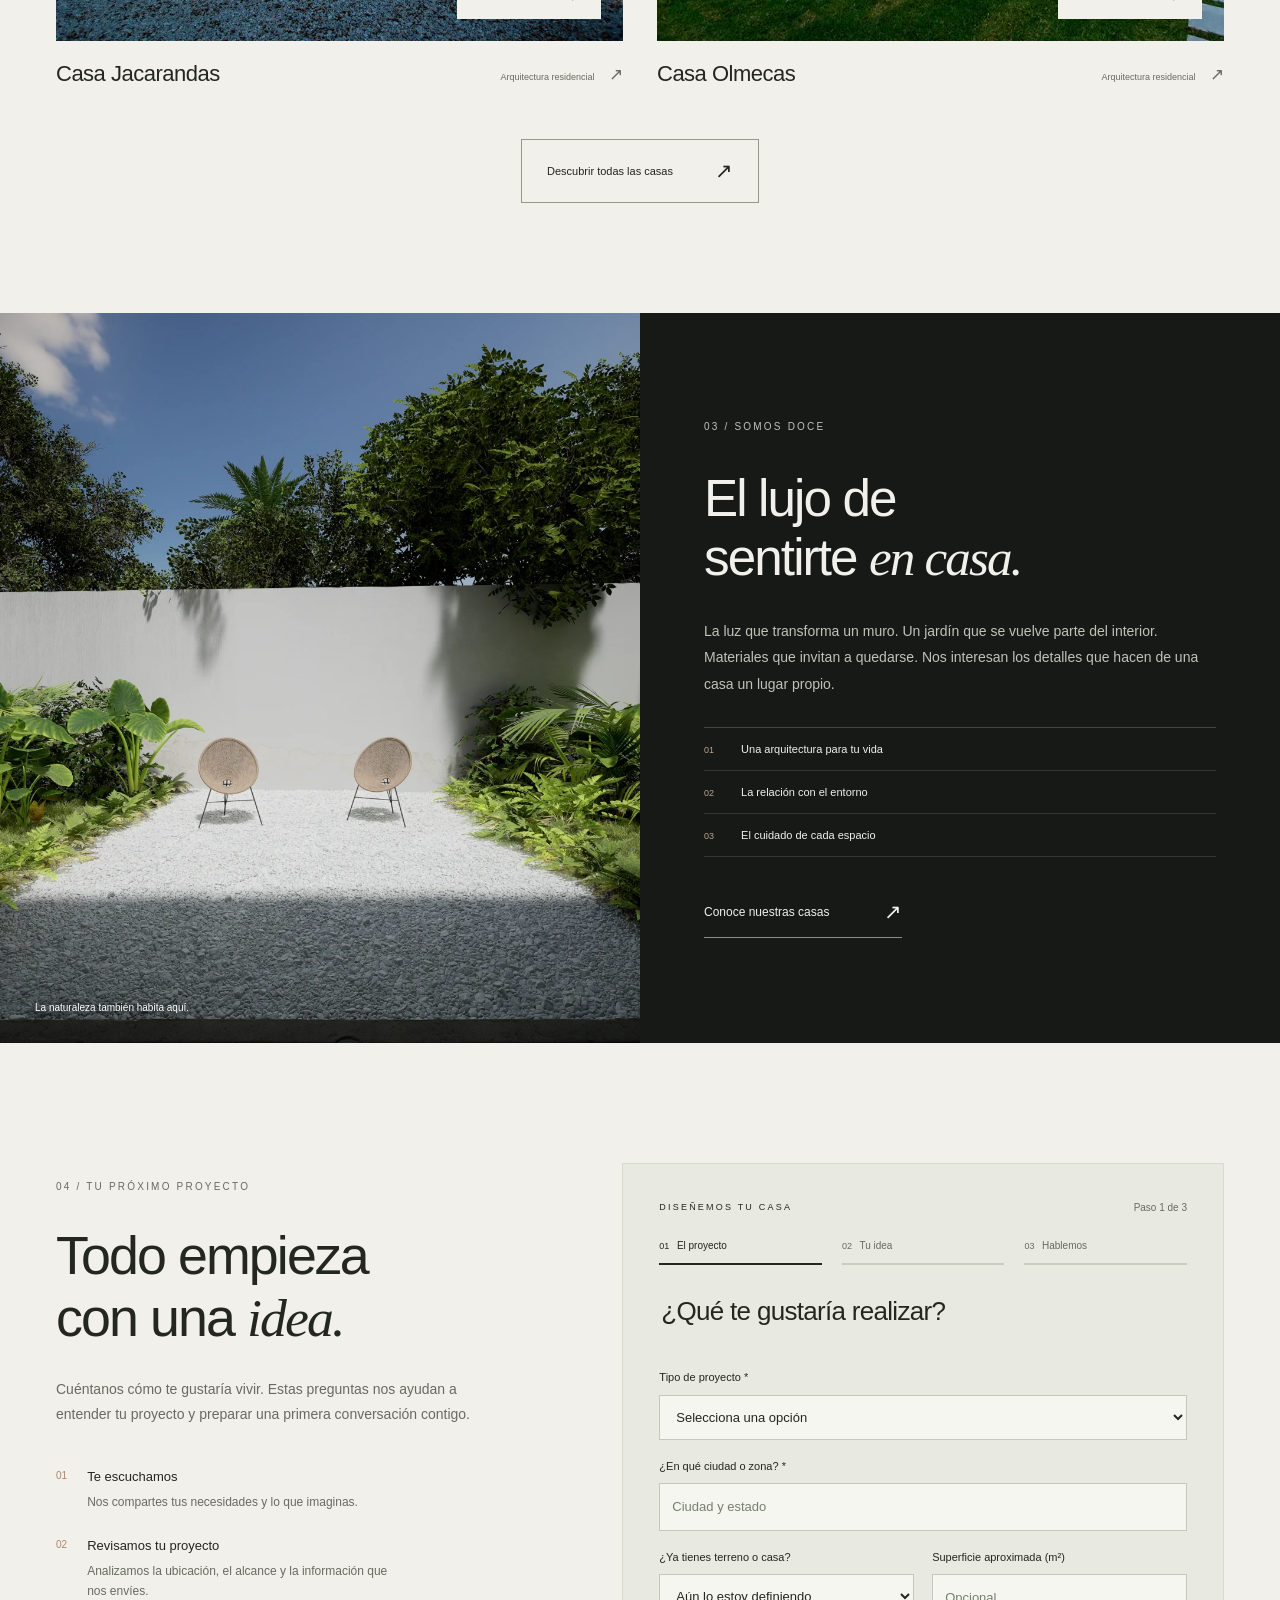
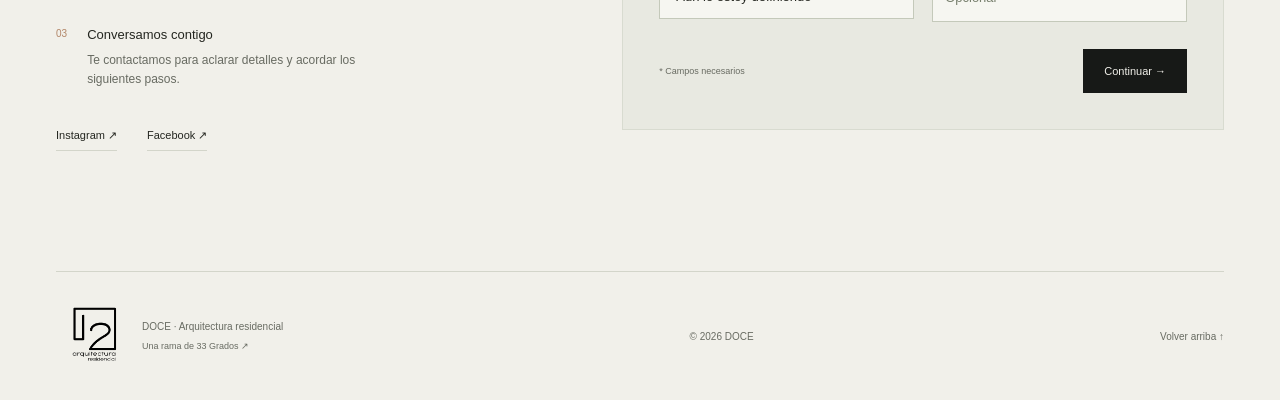
==== commit 9774080c: "Add files via upload" ====
--- a/index.html
+++ b/index.html
@@ -7,9 +7,12 @@
   <meta name="theme-color" content="#171917">
   <title>DOCE — Arquitectura residencial · Una rama de 33 Grados</title>
   <link rel="icon" href="logos/LOGO-12-GRIS.png" type="image/png">
-  <link rel="stylesheet" href="estilos.css">
+  <link rel="stylesheet" href="estilos.css">
+  <link rel="stylesheet" href="mejoras.css">
   <script src="proyectos.js" defer></script>
-  <script src="script.js" defer></script>
+  <script src="script.js" defer></script>
+  <script src="configuracion.js" defer></script>
+  <script src="formulario.js" defer></script>
 </head>
 <body>
   <a class="saltar" href="#contenido">Saltar al contenido</a>
@@ -53,7 +56,7 @@
             <button type="button" data-slide="3" aria-label="Mostrar Casa Burgos" aria-pressed="false"><span></span></button>
           </div>
           <button id="portada-siguiente" type="button" aria-label="Siguiente casa en portada">→</button>
-          <button id="portada-pausa" type="button" aria-label="Pausar transiciones automáticas" aria-pressed="false">Ⅱ</button>
+          <button id="portada-pausa" type="button" aria-label="Pausar transiciones automáticas" aria-pressed="false">Ⅱ Pausar</button>
         </div>
         <a class="bajar" href="#proyectos">Explora las casas <span aria-hidden="true">↓</span></a>
       </div>
@@ -216,14 +219,60 @@
       <div class="estudio-texto revelar"><p class="micro">03 / Somos DOCE</p><h2 id="estudio-titulo">El lujo de<br>sentirte <em>en casa.</em></h2><p>La luz que transforma un muro. Un jardín que se vuelve parte del interior. Materiales que invitan a quedarse. Nos interesan los detalles que hacen de una casa un lugar propio.</p><div class="principios"><span><b>01</b> Una arquitectura para tu vida</span><span><b>02</b> La relación con el entorno</span><span><b>03</b> El cuidado de cada espacio</span></div><a class="enlace-claro" href="#proyectos">Conoce nuestras casas <span aria-hidden="true">↗</span></a></div>
     </section>
     <section class="contacto contenedor" id="contacto" aria-labelledby="contacto-titulo">
-      <div class="revelar"><p class="micro">04 / Empecemos una conversación</p><h2 id="contacto-titulo">Tu manera de vivir.<br>Nuestro próximo <em>proyecto.</em></h2><p>Cuéntanos qué imaginas para tu casa.<br>Encuéntranos en nuestras redes.</p></div>
-      <div class="redes revelar"><a href="https://www.instagram.com/_d.o.c.e_/" target="_blank" rel="noopener noreferrer"><span><small>SÍGUENOS Y ESCRÍBENOS</small>Instagram</span><span aria-hidden="true">↗</span></a><a href="https://www.facebook.com/people/Doce/100071680596299/" target="_blank" rel="noopener noreferrer"><span><small>CONOCE MÁS DE DOCE</small>Facebook</span><span aria-hidden="true">↗</span></a></div>
+      <div class="contacto-intro revelar">
+        <p class="micro">04 / Tu próximo proyecto</p>
+        <h2 id="contacto-titulo">Todo empieza<br>con una <em>idea.</em></h2>
+        <p>Cuéntanos cómo te gustaría vivir. Estas preguntas nos ayudan a entender tu proyecto y preparar una primera conversación contigo.</p>
+        <ol class="proceso-contacto">
+          <li><span>01</span><div><strong>Te escuchamos</strong><p>Nos compartes tus necesidades y lo que imaginas.</p></div></li>
+          <li><span>02</span><div><strong>Revisamos tu proyecto</strong><p>Analizamos la ubicación, el alcance y la información que nos envíes.</p></div></li>
+          <li><span>03</span><div><strong>Conversamos contigo</strong><p>Te contactamos para aclarar detalles y acordar los siguientes pasos.</p></div></li>
+        </ol>
+        <div class="redes-compactas"><a href="https://www.instagram.com/_d.o.c.e_/" target="_blank" rel="noopener noreferrer">Instagram ↗</a><a href="https://www.facebook.com/people/Doce/100071680596299/" target="_blank" rel="noopener noreferrer">Facebook ↗</a></div>
+      </div>
+      <div class="formulario-panel revelar">
+        <div class="formulario-encabezado"><span class="micro">Diseñemos tu casa</span><span id="paso-contador" aria-live="polite">Paso 1 de 3</span></div>
+        <ol class="pasos-formulario" aria-label="Pasos de la consulta"><li class="actual" aria-current="step">El proyecto</li><li>Tu idea</li><li>Hablemos</li></ol>
+        <form id="consulta-proyecto" method="post" novalidate>
+          <fieldset class="paso-formulario" data-paso="0">
+            <legend>¿Qué te gustaría realizar?</legend>
+            <label for="tipo-proyecto">Tipo de proyecto <span aria-hidden="true">*</span></label>
+            <select id="tipo-proyecto" name="Proyecto" required><option value="">Selecciona una opción</option><option>Diseñar y construir una casa</option><option>Diseñar mi casa — proyecto arquitectónico</option><option>Remodelar o ampliar mi casa</option><option>Diseño de interiores residenciales</option><option>Quiero orientación para empezar</option></select>
+            <label for="ubicacion">¿En qué ciudad o zona? <span aria-hidden="true">*</span></label>
+            <input id="ubicacion" name="Ubicacion" autocomplete="address-level2" placeholder="Ciudad y estado" maxlength="150" required>
+            <div class="campos-dobles"><div><label for="terreno">¿Ya tienes terreno o casa?</label><select id="terreno" name="Terreno"><option>Aún lo estoy definiendo</option>Sí, tengo terreno</option>Sí, tengo una casa</option>Estoy buscando terreno</option></select></div><div><label for="superficie">Superficie aproximada (m²)</label><input id="superficie" name="Superficie_m2" type="number" min="1" max="100000" inputmode="decimal" step="any" placeholder="Opcional"></div></div>
+          </fieldset>
+          <fieldset class="paso-formulario" data-paso="1" hidden>
+            <legend>Imaginemos tu espacio.</legend>
+            <div class="campos-dobles"><div><label for="recamaras">Recámaras que imaginas</label><select id="recamaras" name="Recamaras"><option>Por definir</option>1 a 2</option>3</option>4</option>5 o más</option></select></div><div><label for="cuando">¿Cuándo quieres empezar?</label><select id="cuando" name="Inicio"><option>Estoy explorando opciones</option>Lo antes posible</option>En 3 a 6 meses</option>En 6 a 12 meses</option>Más adelante</option></select></div></div>
+            <label for="presupuesto">Inversión aproximada (opcional)</label><input id="presupuesto" name="Inversion" maxlength="120" placeholder="Monto, rango o por definir">
+            <label for="casa-referencia">¿Alguna de nuestras casas te inspira?</label><select id="casa-referencia" name="Casa_de_referencia"><option value="">Todavía no tengo una favorita</option></select>
+            <label for="mensaje-proyecto">¿Qué es importante para ti? <span aria-hidden="true">*</span></label><textarea id="mensaje-proyecto" name="Mensaje" rows="4" maxlength="3000" minlength="10" placeholder="Cómo quieres vivir, los espacios que necesitas y lo que te gustaría lograr…" required></textarea>
+          </fieldset>
+          <fieldset class="paso-formulario" data-paso="2" hidden>
+            <legend>¿Cómo te contactamos?</legend>
+            <label for="nombre-cliente">Tu nombre <span aria-hidden="true">*</span></label><input id="nombre-cliente" name="name" autocomplete="name" maxlength="100" required>
+            <label for="email-cliente">Tu correo electrónico <span aria-hidden="true">*</span></label><input id="email-cliente" name="email" type="email" autocomplete="email" maxlength="200" placeholder="Para responder a tu solicitud" required>
+            <label for="telefono-cliente">Teléfono / WhatsApp (opcional)</label><input id="telefono-cliente" name="Telefono" type="tel" autocomplete="tel" maxlength="40">
+            <div id="resumen-consulta" class="resumen-consulta"></div>
+            <label class="consentimiento"><input id="consentimiento" name="Consentimiento" type="checkbox" value="Autorizo el contacto sobre mi proyecto" required><span>Autorizo a DOCE a utilizar mis datos para responder a esta solicitud y conversar sobre mi proyecto.</span></label>
+            <p class="nota-datos">El envío se procesa mediante FormSubmit y se dirige al equipo de DOCE para atender tu consulta.</p>
+          </fieldset>
+          <div class="campo-trampa" aria-hidden="true"><label for="sitio-web">Dejar vacío</label><input id="sitio-web" name="_honey" tabindex="-1" autocomplete="off"></div>
+          <p id="formulario-estado" class="formulario-estado" role="status" aria-live="polite"></p>
+          <div class="acciones-formulario"><button type="button" id="paso-anterior" class="formulario-atras" hidden>← Anterior</button><span class="campos-requeridos">* Campos necesarios</span><button type="button" id="paso-siguiente" class="formulario-enviar">Continuar →</button><button type="submit" id="enviar-consulta" class="formulario-enviar" hidden>Enviar mi solicitud ↗</button></div>
+        </form>
+        <div id="consulta-enviada" class="consulta-enviada" tabindex="-1" hidden><span class="micro">El primer paso está dado</span><h3>Gracias por<br>compartir tu <em>idea.</em></h3><p>Tu solicitud fue enviada. El equipo de DOCE revisará la información y te contactará para conocer mejor tus necesidades y acordar los siguientes pasos.</p><button type="button" id="nueva-consulta" class="boton-linea">Enviar otra consulta ↗</button></div>
+        <noscript><p>Activa JavaScript para completar tu consulta o escríbenos a través de Instagram.</p></noscript>
+      </div>
     </section>
   </main>
   <footer class="pie contenedor"><div class="pie-identidad"><img src="logos/LOGO-12-NEGRO.png" alt="DOCE arquitectura residencial" width="283" height="290"><span>DOCE · Arquitectura residencial<br><a href="https://33g.com.mx/" target="_blank" rel="noopener noreferrer">Una rama de 33 Grados ↗</a></span></div><span>© <span id="anio">2026</span> DOCE</span><a href="#inicio">Volver arriba ↑</a></footer>
   <!-- GALERÍA: navegación con botones, teclado o deslizamiento táctil. -->
-  <dialog id="galeria" aria-labelledby="galeria-titulo">
-    <div class="galeria-cabecera"><div><span class="micro">DOCE / Arquitectura residencial</span><h2 id="galeria-titulo"></h2></div><button id="cerrar-galeria" class="cerrar" type="button" aria-label="Cerrar galería">Cerrar <span aria-hidden="true">×</span></button></div>
+  <dialog id="galeria" aria-labelledby="galeria-titulo">
+    <div class="galeria-contenido" id="galeria-contenido">
+    <div class="galeria-cabecera"><div><span class="micro">DOCE / Arquitectura residencial</span><h2 id="galeria-titulo"></h2></div><button id="cerrar-galeria" class="cerrar" type="button" aria-label="Cerrar galería">Cerrar <span aria-hidden="true">×</span></button></div>
+    <div class="visor-herramientas"><div><button type="button" id="galeria-pausa" aria-pressed="false">Ⅱ Pausar</button><span id="galeria-ritmo" aria-live="polite">Una imagen cada 3 segundos</span></div><div><button type="button" id="galeria-pantalla">Pantalla completa</button><a id="galeria-detalle" target="_blank" rel="noopener noreferrer">Ver en detalle ↗</a></div></div>
     <div class="galeria-visor" id="galeria-visor" aria-busy="false">
       <img class="galeria-imagen activa" id="galeria-foto-a" alt=""><img class="galeria-imagen" id="galeria-foto-b" alt="" aria-hidden="true">
       <button class="flecha anterior" id="foto-anterior" type="button" aria-label="Fotografía anterior">←</button><button class="flecha siguiente" id="foto-siguiente" type="button" aria-label="Fotografía siguiente">→</button>
@@ -231,7 +280,8 @@
     <div class="galeria-inferior"><span id="galeria-contador" aria-live="polite"></span><p>Desliza o usa ← → para recorrer · Esc para cerrar</p></div>
     <p class="galeria-error" id="galeria-error" role="status" hidden>No se pudo cargar esta fotografía. Prueba otra imagen.</p>
     <div id="miniaturas" class="miniaturas" aria-label="Fotografías de la casa"></div>
-    <div class="otras-casas"><button id="casa-anterior" type="button">← Casa anterior</button><span>Continúa explorando</span><button id="casa-siguiente" type="button">Siguiente casa →</button></div>
-  </dialog>
+    <div class="otras-casas"><button id="casa-anterior" type="button">← Casa anterior</button><button id="consultar-casa" type="button">Quiero un proyecto así ↗</button><button id="casa-siguiente" type="button">Siguiente casa →</button></div>
+    </div>
+  </dialog>
 </body>
 </html>
--- a/mejoras.css
+++ b/mejoras.css
@@ -0,0 +1,70 @@
+/* VISOR: cada foto permanece quieta. Fundido limpio, sin zoom automático. */
+.portada-slide{transition:opacity .55s ease}
+.portada-slide img,.portada-slide.activa img{transform:none;transition:none}
+.carrusel-controles>#portada-pausa{width:112px;border:1px solid #ffffff70;border-radius:2px;font-size:11px;white-space:nowrap}
+.galeria-imagen{transition:opacity .5s ease}
+dialog{width:min(1530px,calc(100vw - 40px));max-height:97svh;padding:23px 28px;border-color:#ffffff25}
+dialog[open]{animation:none}
+.galeria-visor{height:61svh;min-height:220px}
+.visor-herramientas{display:flex;justify-content:space-between;gap:18px;align-items:center;margin-bottom:15px}
+.visor-herramientas>div{display:flex;align-items:center;gap:20px}
+.visor-herramientas button,.visor-herramientas a{background:transparent;border:1px solid #89907f;color:var(--fondo);padding:10px 15px;font-size:11px;white-space:nowrap}
+.visor-herramientas a{border-color:transparent;padding-inline:0}
+.visor-herramientas #galeria-pausa{min-width:115px;background:var(--fondo);color:var(--oscuro);border-color:var(--fondo)}
+#galeria-ritmo{font-size:11px;color:#bfc5b6}
+.otras-casas #consultar-casa{border-bottom:1px solid #a4af96;padding-bottom:8px;color:#eed5bb}
+.galeria-contenido:fullscreen{max-width:none;width:100vw;height:100svh;max-height:none;overflow-y:auto;background:var(--oscuro);color:var(--fondo);border:0;padding:24px 45px}
+.galeria-contenido:fullscreen .galeria-visor{height:calc(100svh - 280px)}
+/* CONSULTA: tres pasos cortos y confirmación real del servidor. */
+.contacto{grid-template-columns:1fr 1.25fr;gap:85px;align-items:start}
+.contacto-intro{padding-top:15px}
+.contacto .contacto-intro h2{font-size:clamp(38px,4.2vw,63px)}
+.contacto .contacto-intro>p:not(.micro){max-width:425px;font-size:14px}
+.proceso-contacto{padding:0;list-style:none;margin:40px 0}
+.proceso-contacto>li{display:flex;gap:20px;margin-bottom:24px}
+.proceso-contacto>li>span{font-size:10px;color:var(--acento);padding-top:3px}
+.proceso-contacto strong{font-size:13px;font-weight:400}
+.contacto .proceso-contacto p{font-size:12px;margin:8px 0 0;max-width:320px;line-height:1.6}
+.redes-compactas{display:flex;gap:30px;font-size:11px;margin-top:30px}
+.redes-compactas a{border-bottom:1px solid var(--borde);padding-bottom:8px}
+.formulario-panel{padding:36px;background:#e8e9e1;border:1px solid #d8dbd0;min-width:0}
+.formulario-encabezado{display:flex;justify-content:space-between;align-items:center;gap:15px}
+.formulario-encabezado>.micro{font-size:9px;margin:0;color:var(--tinta)}
+#paso-contador{font-size:10px;color:var(--suave);white-space:nowrap}
+.pasos-formulario{display:flex;gap:20px;list-style:none;padding:0;margin:24px 0 32px;counter-reset:paso}
+.pasos-formulario>li{flex:1;position:relative;padding:0 0 12px;border-bottom:2px solid #c9cebf;font-size:10px;color:var(--suave);white-space:nowrap}
+.pasos-formulario>li::before{counter-increment:paso;content:'0' counter(paso) ' ';font-size:9px;margin-right:5px}
+.pasos-formulario>.actual{color:var(--tinta);border-color:var(--tinta)}
+.pasos-formulario>.completo{border-color:#899779}
+.paso-formulario{border:0;padding:0;margin:0;min-width:0}
+.paso-formulario legend{font-size:26px;letter-spacing:-.7px;margin-bottom:25px;line-height:1.15}
+.paso-formulario label:not(.consentimiento){display:block;font-size:11px;margin:18px 0 9px;line-height:1.5}
+.paso-formulario input:not([type=checkbox]),.paso-formulario select,.paso-formulario textarea{display:block;width:100%;max-width:100%;min-width:0;border:1px solid #c4c9ba;border-radius:0;background:#f6f6f1;color:var(--tinta);padding:13px 12px;font-size:13px;line-height:1.5;font-family:inherit}
+.paso-formulario input::placeholder,.paso-formulario textarea::placeholder{color:#777f6d}
+.paso-formulario textarea{resize:vertical;min-height:115px}
+.campos-dobles{display:grid;grid-template-columns:1fr 1fr;gap:18px}
+.campos-dobles>div{min-width:0}
+.acciones-formulario{display:flex;gap:18px;align-items:center;justify-content:space-between;margin-top:27px}
+.formulario-enviar{background:var(--oscuro);color:var(--fondo);border:1px solid var(--oscuro);padding:15px 20px;font-size:11px;white-space:nowrap}
+.formulario-enviar:disabled{opacity:.55;cursor:wait}
+.formulario-atras{border:0;padding:12px 0;background:none;font-size:11px}
+.campos-requeridos{font-size:9px;color:var(--suave)}
+.acciones-formulario:has(#paso-anterior:not([hidden])) .campos-requeridos{display:none}
+.contacto .formulario-estado{font-size:12px;line-height:1.6;margin:20px 0 0}
+.formulario-estado:empty{display:none}
+.formulario-estado[data-tipo=error]{color:#8c3e27;background:#f2ded1;padding:14px}
+.campo-trampa{position:absolute;left:-10000px;width:1px;height:1px;overflow:hidden}
+.resumen-consulta{border-left:2px solid #8c967e;padding:12px 14px;margin-top:25px;background:#dce0d3}
+.resumen-consulta strong{font-size:11px;font-weight:400}
+.contacto .resumen-consulta p{font-size:11px;line-height:1.6;margin:6px 0 0;overflow-wrap:anywhere}
+.consentimiento{display:flex;gap:10px;align-items:flex-start;font-size:11px;line-height:1.6;margin:23px 0 0}
+.consentimiento input{accent-color:var(--tinta);width:17px;height:17px;flex-shrink:0;margin:2px 0 0}
+.contacto p.nota-datos{font-size:10px;line-height:1.6;margin-top:13px}
+.consulta-enviada{padding:40px 0 10px}
+.consulta-enviada h3{font-size:37px;line-height:1.1;letter-spacing:-1px;margin:25px 0}
+.contacto .consulta-enviada p{font-size:13px;line-height:1.85}
+.consulta-enviada button{margin-top:30px}
+@media(max-width:1000px){.contacto{gap:40px}.formulario-panel{padding:26px}.campos-dobles{gap:12px}.pasos-formulario{gap:12px}.visor-herramientas>div{gap:13px}}
+@media(max-width:760px){.contacto{grid-template-columns:1fr;gap:35px}.contacto-intro{padding:0}.proceso-contacto{margin:28px 0}.formulario-panel{padding:27px}.visor-herramientas{align-items:flex-start}.visor-herramientas>div:first-child{flex-direction:column;align-items:flex-start;gap:10px}.visor-herramientas>div:last-child{flex-direction:column;gap:8px;align-items:flex-end}#galeria-ritmo{font-size:9px}.visor-herramientas button,.visor-herramientas a{font-size:10px;padding:10px}.galeria-visor{height:49svh}.galeria-cabecera{margin-bottom:15px}dialog{padding:17px;width:calc(100vw - 16px)}.otras-casas{gap:10px;flex-wrap:wrap}.otras-casas #consultar-casa{order:-1;width:100%;padding-bottom:12px;margin-bottom:5px}.otras-casas>button{font-size:10px}.galeria-contenido:fullscreen{padding:15px}.galeria-contenido:fullscreen .galeria-visor{height:calc(100svh - 355px)}}
+@media(max-width:450px){.carrusel-controles{flex-wrap:wrap;gap:8px}.carrusel-controles>#portada-pausa{width:100%;margin-top:3px;height:34px}.portada-pie{bottom:14px;gap:10px}.portada-contenido{top:40%}.formulario-panel{padding:23px 19px}.formulario-encabezado .micro{font-size:8px;letter-spacing:1.2px}.pasos-formulario{gap:8px}.pasos-formulario>li{font-size:9px}.pasos-formulario>li::before{display:none}.paso-formulario legend{font-size:25px}.campos-dobles{grid-template-columns:1fr;gap:0}.paso-formulario input:not([type=checkbox]),.paso-formulario select,.paso-formulario textarea{font-size:16px}.formulario-enviar{padding:14px 16px;font-size:11px}.contacto .contacto-intro h2{font-size:41px}.galeria-inferior p{font-size:8px}.visor-herramientas #galeria-pausa{min-width:110px}.galeria-visor{height:44svh}}
+@media(prefers-reduced-motion:reduce){.portada-slide,.galeria-imagen{transition:none}}
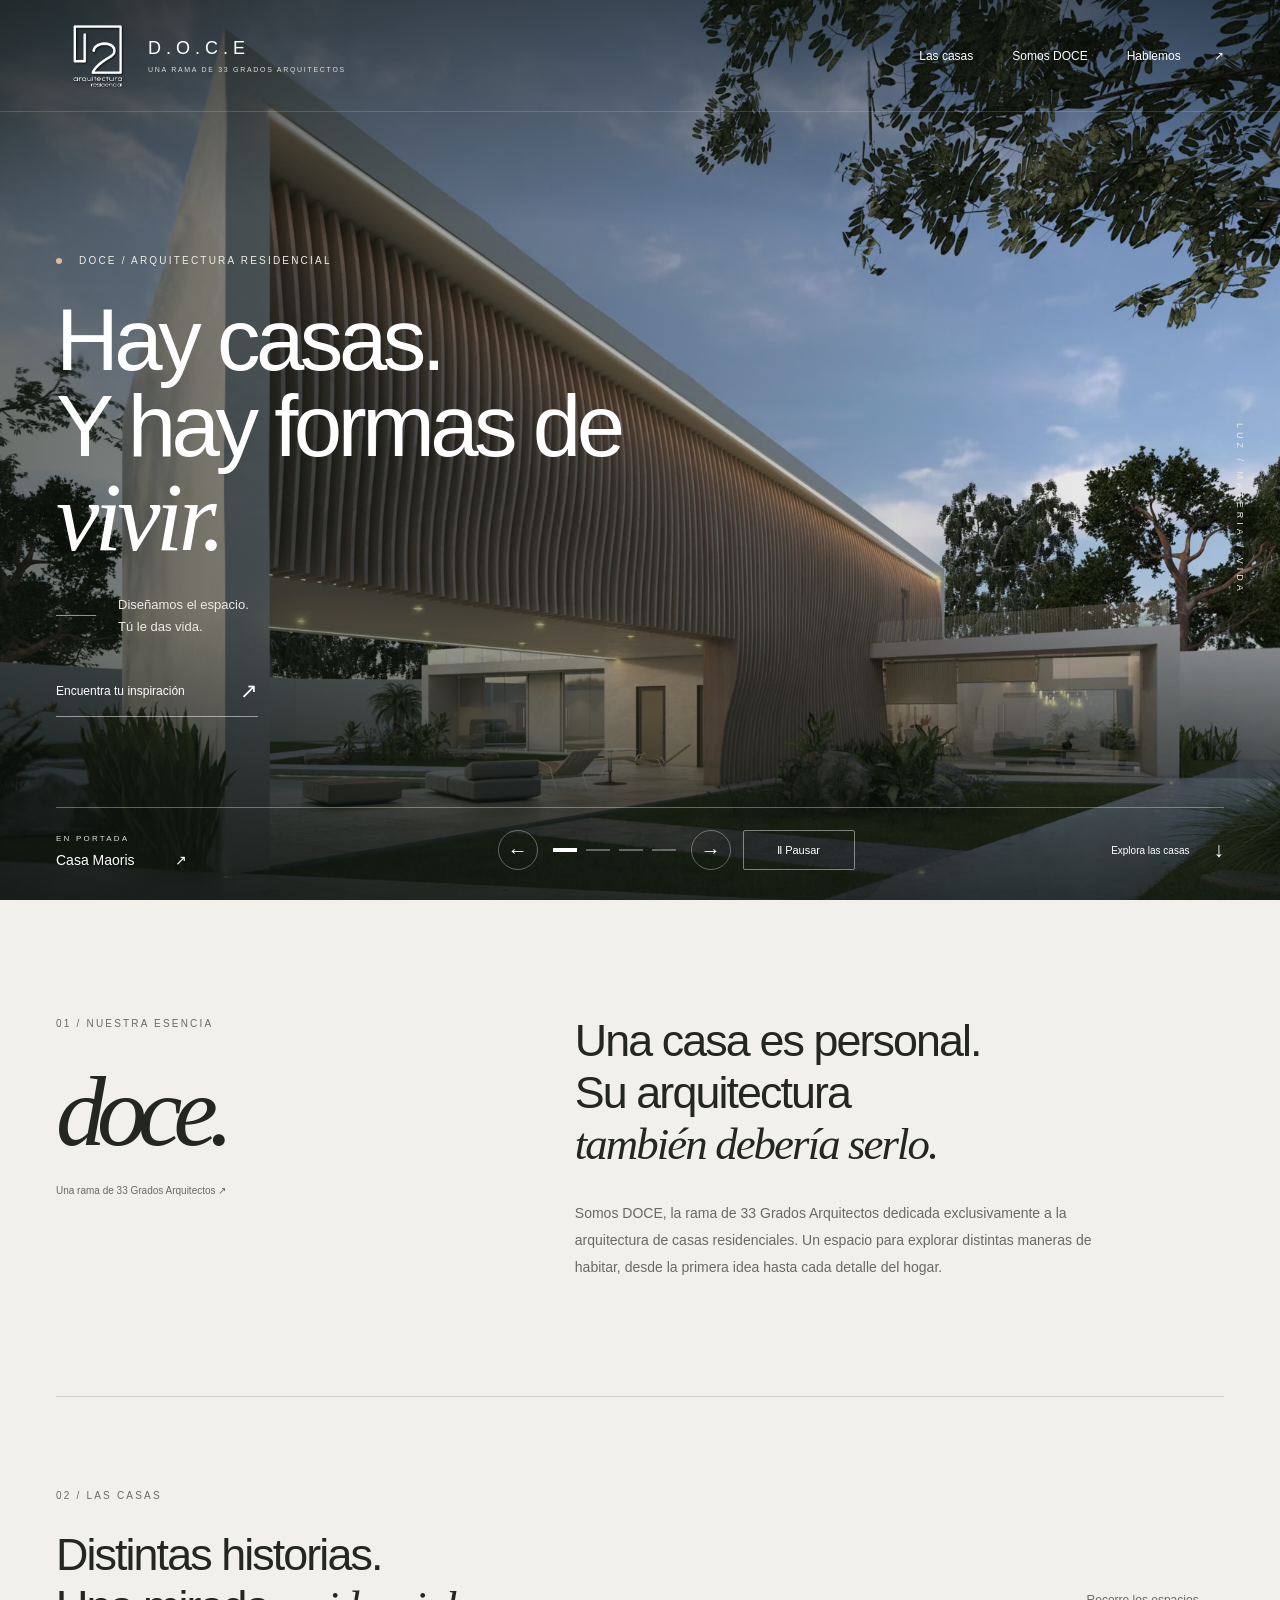
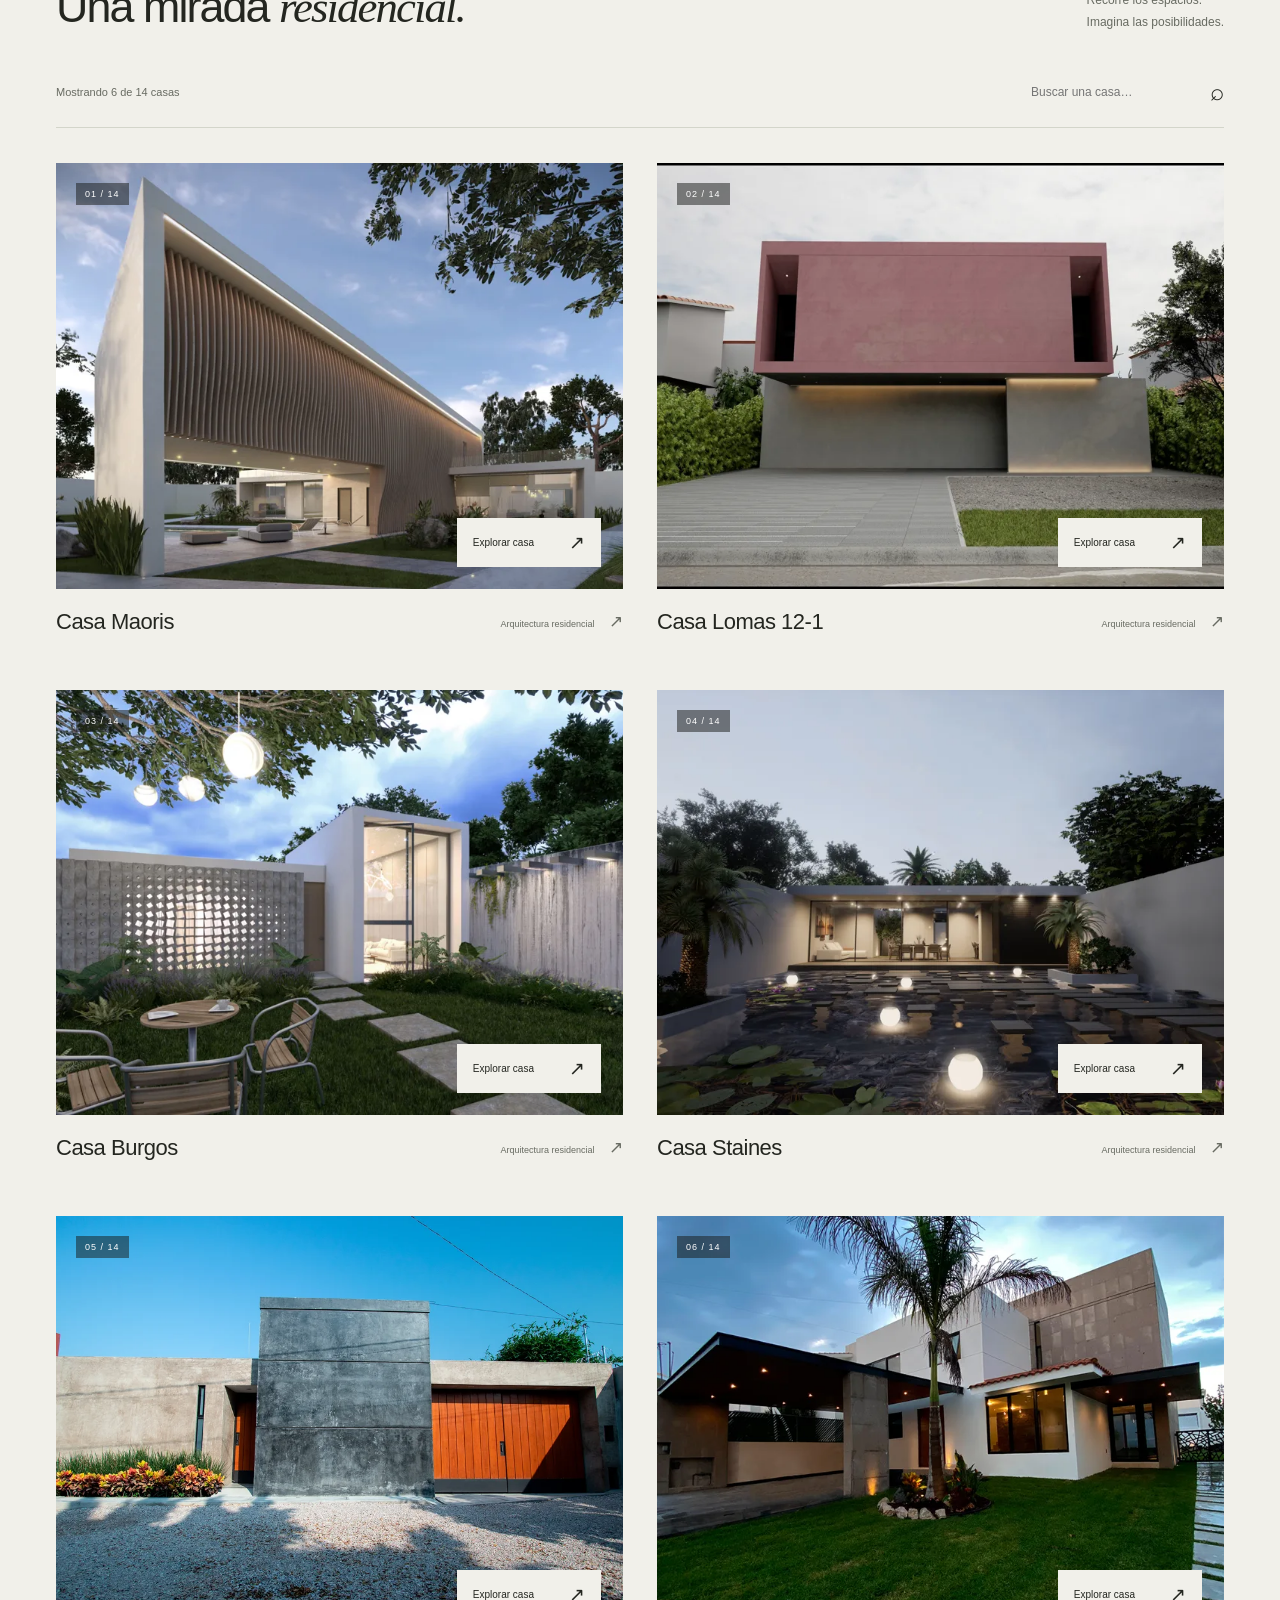
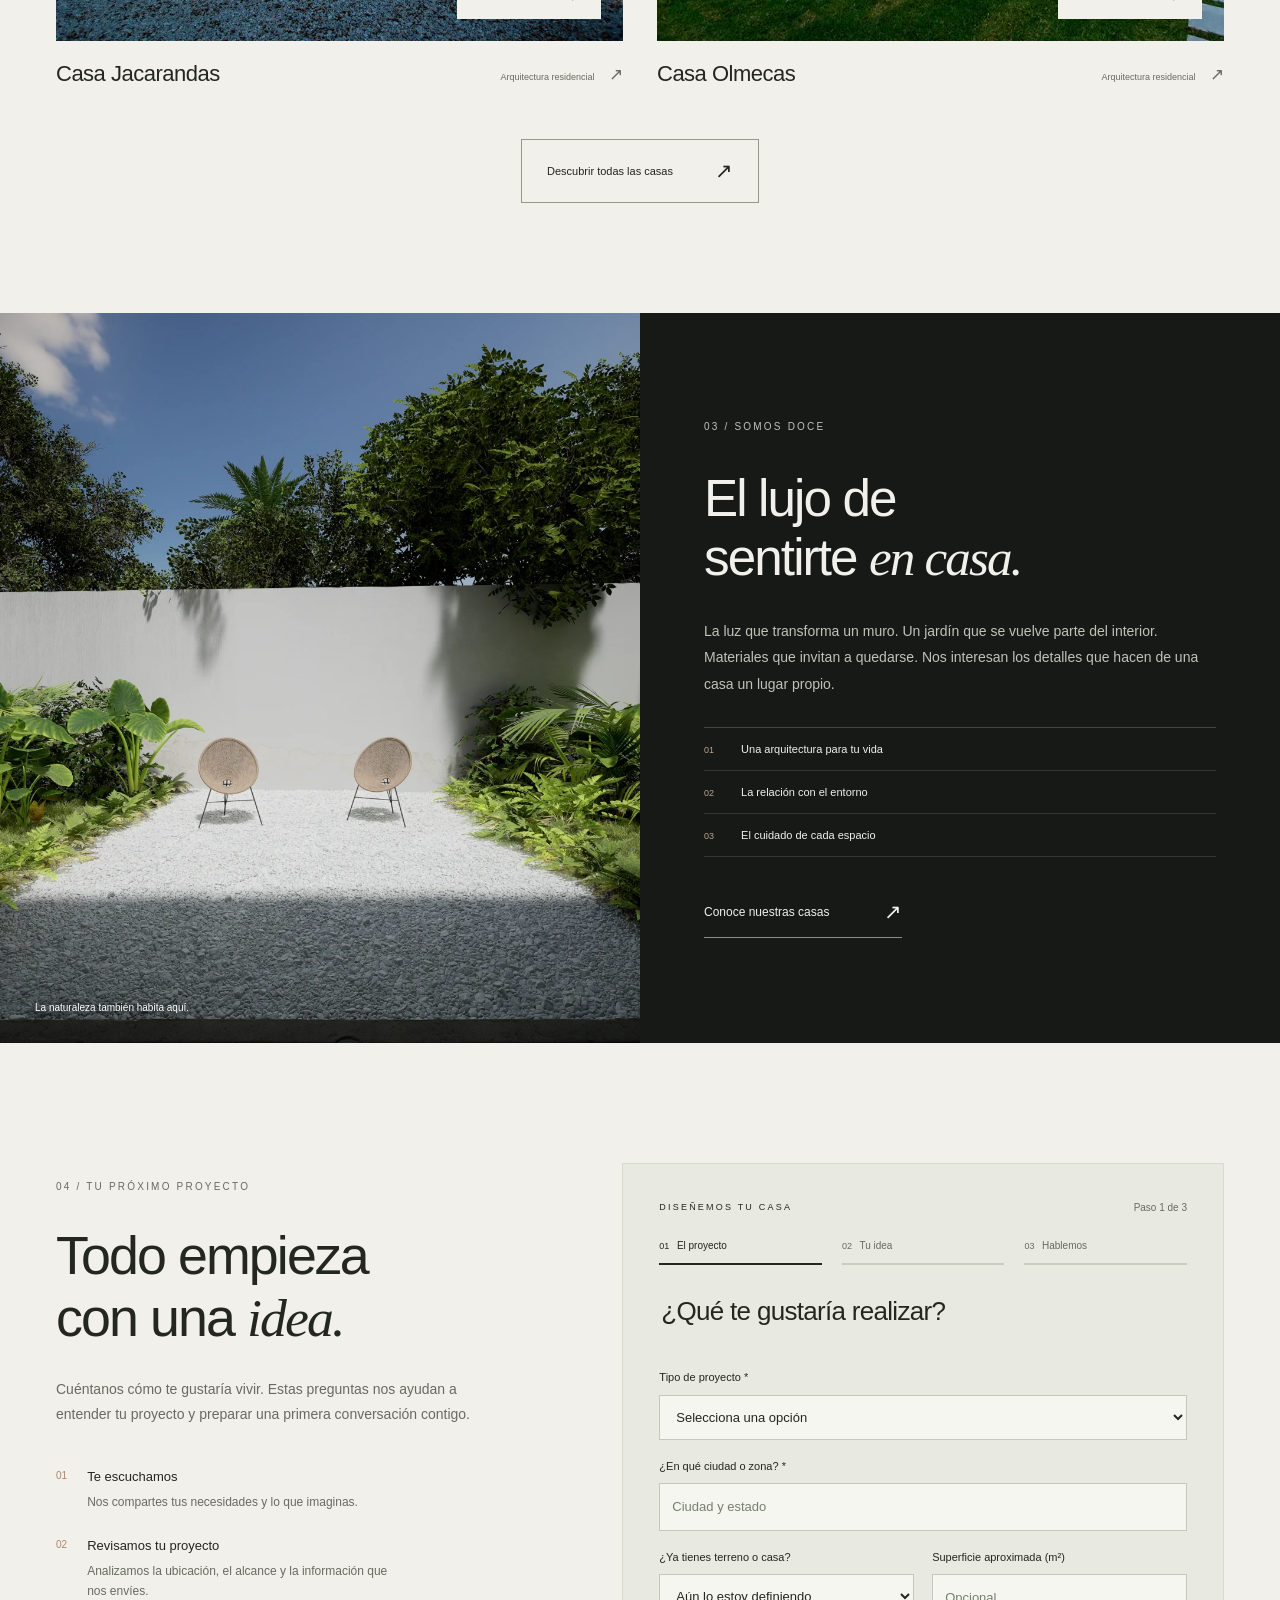
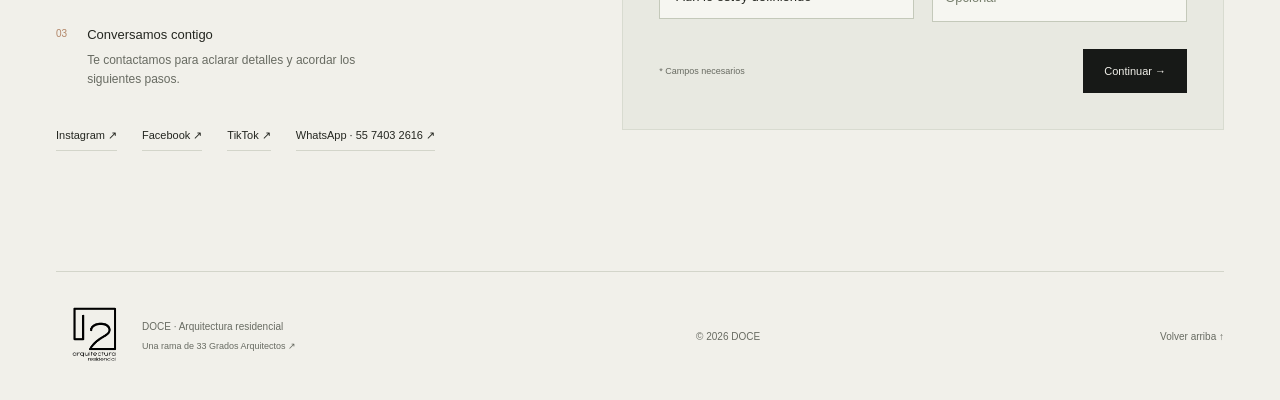
==== commit 9a488fd1: "Add files via upload" ====
--- a/index.html
+++ b/index.html
@@ -3,16 +3,16 @@
 <head>
   <meta charset="UTF-8">
   <meta name="viewport" content="width=device-width, initial-scale=1.0">
-  <meta name="description" content="DOCE, la rama de 33 Grados especializada en casas residenciales. Descubre nuestra arquitectura, interiores y espacios para vivir.">
+  <meta name="description" content="DOCE, la rama de 33 Grados Arquitectos especializada en casas residenciales. Descubre nuestra arquitectura, interiores y espacios para vivir.">
   <meta name="theme-color" content="#171917">
-  <title>DOCE — Arquitectura residencial · Una rama de 33 Grados</title>
+  <title>DOCE — Arquitectura residencial · Una rama de 33 Grados Arquitectos</title>
   <link rel="icon" href="logos/LOGO-12-GRIS.png" type="image/png">
-  <link rel="stylesheet" href="estilos.css">
-  <link rel="stylesheet" href="mejoras.css">
+  <link rel="stylesheet" href="estilos.css">
+  <link rel="stylesheet" href="mejoras.css?v=20261008">
   <script src="proyectos.js" defer></script>
-  <script src="script.js" defer></script>
-  <script src="configuracion.js" defer></script>
-  <script src="formulario.js" defer></script>
+  <script src="script.js" defer></script>
+  <script src="configuracion.js" defer></script>
+  <script src="formulario.js?v=20261008" defer></script>
 </head>
 <body>
   <a class="saltar" href="#contenido">Saltar al contenido</a>
@@ -20,7 +20,7 @@
   <header class="cabecera" id="cabecera">
     <a class="marca" href="#inicio" aria-label="DOCE, inicio">
       <img src="logos/LOGO-12-BLANCO.png" alt="DOCE arquitectura residencial" width="283" height="290">
-      <span class="marca-nombre">D.O.C.E<span>UNA RAMA DE 33 GRADOS</span></span>
+      <span class="marca-nombre">D.O.C.E<span>UNA RAMA DE 33 GRADOS ARQUITECTOS</span></span>
     </a>
     <button class="menu-boton" id="menu-boton" type="button" aria-expanded="false" aria-controls="menu">Menú <span aria-hidden="true">☰</span></button>
     <nav id="menu" aria-label="Navegación principal">
@@ -56,14 +56,14 @@
             <button type="button" data-slide="3" aria-label="Mostrar Casa Burgos" aria-pressed="false"><span></span></button>
           </div>
           <button id="portada-siguiente" type="button" aria-label="Siguiente casa en portada">→</button>
-          <button id="portada-pausa" type="button" aria-label="Pausar transiciones automáticas" aria-pressed="false">Ⅱ Pausar</button>
+          <button id="portada-pausa" type="button" aria-label="Pausar transiciones automáticas" aria-pressed="false">Ⅱ Pausar</button>
         </div>
         <a class="bajar" href="#proyectos">Explora las casas <span aria-hidden="true">↓</span></a>
       </div>
     </section>
     <section class="introduccion contenedor" id="mirada" aria-labelledby="mirada-titulo">
-      <div class="revelar"><p class="micro">01 / Nuestra esencia</p><span class="palabra-doce" aria-hidden="true">doce.</span><a class="vinculo-grados" href="https://33g.com.mx/" target="_blank" rel="noopener noreferrer">Una rama de 33 Grados ↗</a></div>
-      <div class="revelar"><h2 id="mirada-titulo">Una casa es personal.<br>Su arquitectura<br><em>también debería serlo.</em></h2><p>Somos DOCE, la rama de 33 Grados dedicada exclusivamente a la arquitectura de casas residenciales. Un espacio para explorar distintas maneras de habitar, desde la primera idea hasta cada detalle del hogar.</p></div>
+      <div class="revelar"><p class="micro">01 / Nuestra esencia</p><span class="palabra-doce" aria-hidden="true">doce.</span><a class="vinculo-grados" href="https://33g.com.mx/trabajos.html" target="_blank" rel="noopener noreferrer">Una rama de 33 Grados Arquitectos ↗</a></div>
+      <div class="revelar"><h2 id="mirada-titulo">Una casa es personal.<br>Su arquitectura<br><em>también debería serlo.</em></h2><p>Somos DOCE, la rama de 33 Grados Arquitectos dedicada exclusivamente a la arquitectura de casas residenciales. Un espacio para explorar distintas maneras de habitar, desde la primera idea hasta cada detalle del hogar.</p></div>
     </section>
     <section class="trabajos contenedor" id="proyectos" aria-labelledby="proyectos-titulo">
       <div class="seccion-cabecera revelar"><div><p class="micro">02 / Las casas</p><h2 id="proyectos-titulo">Distintas historias.<br>Una mirada <em>residencial.</em></h2></div><p>Recorre los espacios.<br>Imagina las posibilidades.</p></div>
@@ -219,60 +219,72 @@
       <div class="estudio-texto revelar"><p class="micro">03 / Somos DOCE</p><h2 id="estudio-titulo">El lujo de<br>sentirte <em>en casa.</em></h2><p>La luz que transforma un muro. Un jardín que se vuelve parte del interior. Materiales que invitan a quedarse. Nos interesan los detalles que hacen de una casa un lugar propio.</p><div class="principios"><span><b>01</b> Una arquitectura para tu vida</span><span><b>02</b> La relación con el entorno</span><span><b>03</b> El cuidado de cada espacio</span></div><a class="enlace-claro" href="#proyectos">Conoce nuestras casas <span aria-hidden="true">↗</span></a></div>
     </section>
     <section class="contacto contenedor" id="contacto" aria-labelledby="contacto-titulo">
-      <div class="contacto-intro revelar">
-        <p class="micro">04 / Tu próximo proyecto</p>
-        <h2 id="contacto-titulo">Todo empieza<br>con una <em>idea.</em></h2>
-        <p>Cuéntanos cómo te gustaría vivir. Estas preguntas nos ayudan a entender tu proyecto y preparar una primera conversación contigo.</p>
-        <ol class="proceso-contacto">
-          <li><span>01</span><div><strong>Te escuchamos</strong><p>Nos compartes tus necesidades y lo que imaginas.</p></div></li>
-          <li><span>02</span><div><strong>Revisamos tu proyecto</strong><p>Analizamos la ubicación, el alcance y la información que nos envíes.</p></div></li>
-          <li><span>03</span><div><strong>Conversamos contigo</strong><p>Te contactamos para aclarar detalles y acordar los siguientes pasos.</p></div></li>
-        </ol>
-        <div class="redes-compactas"><a href="https://www.instagram.com/_d.o.c.e_/" target="_blank" rel="noopener noreferrer">Instagram ↗</a><a href="https://www.facebook.com/people/Doce/100071680596299/" target="_blank" rel="noopener noreferrer">Facebook ↗</a></div>
-      </div>
-      <div class="formulario-panel revelar">
-        <div class="formulario-encabezado"><span class="micro">Diseñemos tu casa</span><span id="paso-contador" aria-live="polite">Paso 1 de 3</span></div>
-        <ol class="pasos-formulario" aria-label="Pasos de la consulta"><li class="actual" aria-current="step">El proyecto</li><li>Tu idea</li><li>Hablemos</li></ol>
-        <form id="consulta-proyecto" method="post" novalidate>
-          <fieldset class="paso-formulario" data-paso="0">
-            <legend>¿Qué te gustaría realizar?</legend>
-            <label for="tipo-proyecto">Tipo de proyecto <span aria-hidden="true">*</span></label>
-            <select id="tipo-proyecto" name="Proyecto" required><option value="">Selecciona una opción</option><option>Diseñar y construir una casa</option><option>Diseñar mi casa — proyecto arquitectónico</option><option>Remodelar o ampliar mi casa</option><option>Diseño de interiores residenciales</option><option>Quiero orientación para empezar</option></select>
-            <label for="ubicacion">¿En qué ciudad o zona? <span aria-hidden="true">*</span></label>
-            <input id="ubicacion" name="Ubicacion" autocomplete="address-level2" placeholder="Ciudad y estado" maxlength="150" required>
-            <div class="campos-dobles"><div><label for="terreno">¿Ya tienes terreno o casa?</label><select id="terreno" name="Terreno"><option>Aún lo estoy definiendo</option>Sí, tengo terreno</option>Sí, tengo una casa</option>Estoy buscando terreno</option></select></div><div><label for="superficie">Superficie aproximada (m²)</label><input id="superficie" name="Superficie_m2" type="number" min="1" max="100000" inputmode="decimal" step="any" placeholder="Opcional"></div></div>
-          </fieldset>
-          <fieldset class="paso-formulario" data-paso="1" hidden>
-            <legend>Imaginemos tu espacio.</legend>
-            <div class="campos-dobles"><div><label for="recamaras">Recámaras que imaginas</label><select id="recamaras" name="Recamaras"><option>Por definir</option>1 a 2</option>3</option>4</option>5 o más</option></select></div><div><label for="cuando">¿Cuándo quieres empezar?</label><select id="cuando" name="Inicio"><option>Estoy explorando opciones</option>Lo antes posible</option>En 3 a 6 meses</option>En 6 a 12 meses</option>Más adelante</option></select></div></div>
-            <label for="presupuesto">Inversión aproximada (opcional)</label><input id="presupuesto" name="Inversion" maxlength="120" placeholder="Monto, rango o por definir">
-            <label for="casa-referencia">¿Alguna de nuestras casas te inspira?</label><select id="casa-referencia" name="Casa_de_referencia"><option value="">Todavía no tengo una favorita</option></select>
-            <label for="mensaje-proyecto">¿Qué es importante para ti? <span aria-hidden="true">*</span></label><textarea id="mensaje-proyecto" name="Mensaje" rows="4" maxlength="3000" minlength="10" placeholder="Cómo quieres vivir, los espacios que necesitas y lo que te gustaría lograr…" required></textarea>
-          </fieldset>
-          <fieldset class="paso-formulario" data-paso="2" hidden>
-            <legend>¿Cómo te contactamos?</legend>
-            <label for="nombre-cliente">Tu nombre <span aria-hidden="true">*</span></label><input id="nombre-cliente" name="name" autocomplete="name" maxlength="100" required>
-            <label for="email-cliente">Tu correo electrónico <span aria-hidden="true">*</span></label><input id="email-cliente" name="email" type="email" autocomplete="email" maxlength="200" placeholder="Para responder a tu solicitud" required>
-            <label for="telefono-cliente">Teléfono / WhatsApp (opcional)</label><input id="telefono-cliente" name="Telefono" type="tel" autocomplete="tel" maxlength="40">
-            <div id="resumen-consulta" class="resumen-consulta"></div>
-            <label class="consentimiento"><input id="consentimiento" name="Consentimiento" type="checkbox" value="Autorizo el contacto sobre mi proyecto" required><span>Autorizo a DOCE a utilizar mis datos para responder a esta solicitud y conversar sobre mi proyecto.</span></label>
-            <p class="nota-datos">El envío se procesa mediante FormSubmit y se dirige al equipo de DOCE para atender tu consulta.</p>
-          </fieldset>
-          <div class="campo-trampa" aria-hidden="true"><label for="sitio-web">Dejar vacío</label><input id="sitio-web" name="_honey" tabindex="-1" autocomplete="off"></div>
-          <p id="formulario-estado" class="formulario-estado" role="status" aria-live="polite"></p>
-          <div class="acciones-formulario"><button type="button" id="paso-anterior" class="formulario-atras" hidden>← Anterior</button><span class="campos-requeridos">* Campos necesarios</span><button type="button" id="paso-siguiente" class="formulario-enviar">Continuar →</button><button type="submit" id="enviar-consulta" class="formulario-enviar" hidden>Enviar mi solicitud ↗</button></div>
-        </form>
-        <div id="consulta-enviada" class="consulta-enviada" tabindex="-1" hidden><span class="micro">El primer paso está dado</span><h3>Gracias por<br>compartir tu <em>idea.</em></h3><p>Tu solicitud fue enviada. El equipo de DOCE revisará la información y te contactará para conocer mejor tus necesidades y acordar los siguientes pasos.</p><button type="button" id="nueva-consulta" class="boton-linea">Enviar otra consulta ↗</button></div>
-        <noscript><p>Activa JavaScript para completar tu consulta o escríbenos a través de Instagram.</p></noscript>
-      </div>
+      <div class="contacto-intro revelar">
+        <p class="micro">04 / Tu próximo proyecto</p>
+        <h2 id="contacto-titulo">Todo empieza<br>con una <em>idea.</em></h2>
+        <p>Cuéntanos cómo te gustaría vivir. Estas preguntas nos ayudan a entender tu proyecto y preparar una primera conversación contigo.</p>
+        <ol class="proceso-contacto">
+          <li><span>01</span><div><strong>Te escuchamos</strong><p>Nos compartes tus necesidades y lo que imaginas.</p></div></li>
+          <li><span>02</span><div><strong>Revisamos tu proyecto</strong><p>Analizamos la ubicación, el alcance y la información que nos envíes.</p></div></li>
+          <li><span>03</span><div><strong>Conversamos contigo</strong><p>Te contactamos para aclarar detalles y acordar los siguientes pasos.</p></div></li>
+        </ol>
+        <div class="redes-compactas"><a href="https://www.instagram.com/_d.o.c.e_/" target="_blank" rel="noopener noreferrer">Instagram ↗</a><a href="https://www.facebook.com/people/Doce/100071680596299/" target="_blank" rel="noopener noreferrer">Facebook ↗</a><a href="https://www.tiktok.com/@arquitecturaresid" target="_blank" rel="noopener noreferrer">TikTok ↗</a><a class="enlace-whatsapp" href="https://wa.me/5215574032616" target="_blank" rel="noopener noreferrer">WhatsApp · 55 7403 2616 ↗</a></div>
+      </div>
+      <div class="formulario-panel revelar">
+        <div class="formulario-encabezado"><span class="micro">Diseñemos tu casa</span><span id="paso-contador" aria-live="polite">Paso 1 de 3</span></div>
+        <ol class="pasos-formulario" aria-label="Pasos de la consulta"><li class="actual" aria-current="step">El proyecto</li><li>Tu idea</li><li>Hablemos</li></ol>
+        <form id="consulta-proyecto" method="post" novalidate>
+          <fieldset class="paso-formulario" data-paso="0">
+            <legend>¿Qué te gustaría realizar?</legend>
+            <label for="tipo-proyecto">Tipo de proyecto <span aria-hidden="true">*</span></label>
+            <select id="tipo-proyecto" name="Proyecto" required><option value="">Selecciona una opción</option><option>Diseñar y construir una casa</option><option>Diseñar mi casa — proyecto arquitectónico</option><option>Remodelar o ampliar mi casa</option><option>Diseño de interiores residenciales</option><option>Quiero orientación para empezar</option></select>
+            <label for="ubicacion">¿En qué ciudad o zona? <span aria-hidden="true">*</span></label>
+            <input id="ubicacion" name="Ubicacion" autocomplete="address-level2" placeholder="Ciudad y estado" maxlength="150" required>
+            <div class="campos-dobles"><div><label for="terreno">¿Ya tienes terreno o casa?</label><select id="terreno" name="Terreno"><option>Sí</option><option>No</option><option selected>Aún lo estoy definiendo</option></select></div><div><label for="superficie">Superficie aproximada (m²)</label><input id="superficie" name="Superficie_m2" type="number" min="1" max="100000" inputmode="decimal" step="any" placeholder="Opcional"></div></div>
+          </fieldset>
+          <fieldset class="paso-formulario" data-paso="1" hidden>
+            <legend>Imaginemos tu espacio.</legend>
+            <div class="campos-dobles"><div><label for="recamaras">Recámaras que imaginas</label><select id="recamaras" name="Recamaras"><option>Por definir</option><option>1 a 2</option><option>3</option><option>4</option><option>5 o más</option></select></div><div><label for="cuando">¿Cuándo quieres empezar?</label><select id="cuando" name="Inicio"><option>Estoy explorando opciones</option><option>Lo antes posible</option><option>En 3 a 6 meses</option><option>En 6 a 12 meses</option><option>Más adelante</option></select></div></div>
+            <label for="presupuesto-rango">Inversión aproximada en pesos mexicanos (opcional)</label>
+            <select id="presupuesto-rango" name="Rango_de_inversion" aria-controls="monto-personalizado">
+              <option value="Aún lo estoy definiendo">Aún lo estoy definiendo</option>
+              <option>Hasta $ 500,000.00</option>
+              <option>Más de $ 500,000.00 a $ 1,000,000.00</option>
+              <option>Más de $ 1,000,000.00 a $ 3,000,000.00</option>
+              <option>Más de $ 3,000,000.00 a $ 5,000,000.00</option>
+              <option>Más de $ 5,000,000.00 a $ 10,000,000.00</option>
+              <option>Más de $ 10,000,000.00</option>
+              <option value="Monto personalizado">Quiero indicar un monto</option>
+            </select>
+            <div id="monto-personalizado" hidden><label for="presupuesto">Tu monto en pesos mexicanos <span aria-hidden="true">*</span></label><input id="presupuesto" name="Inversion" type="text" inputmode="decimal" maxlength="30" placeholder="$ 1,000,000.00" aria-describedby="ayuda-presupuesto" disabled><p id="ayuda-presupuesto" class="ayuda-campo">Escribe el monto; al salir del campo lo verás con separadores y dos decimales.</p></div>
+            <input type="hidden" name="Moneda" value="MXN — pesos mexicanos">
+            <label for="casa-referencia">¿Alguna de nuestras casas te inspira?</label><select id="casa-referencia" name="Casa_de_referencia"><option value="">Todavía no tengo una favorita</option></select>
+            <label for="mensaje-proyecto">¿Qué es importante para ti? <span aria-hidden="true">*</span></label><textarea id="mensaje-proyecto" name="Mensaje" rows="4" maxlength="3000" minlength="10" placeholder="Cómo quieres vivir, los espacios que necesitas y lo que te gustaría lograr…" required></textarea>
+          </fieldset>
+          <fieldset class="paso-formulario" data-paso="2" hidden>
+            <legend>¿Cómo te contactamos?</legend>
+            <label for="nombre-cliente">Tu nombre <span aria-hidden="true">*</span></label><input id="nombre-cliente" name="name" autocomplete="name" maxlength="100" required>
+            <label for="email-cliente">Tu correo electrónico <span aria-hidden="true">*</span></label><input id="email-cliente" name="email" type="email" autocomplete="email" maxlength="200" placeholder="Para responder a tu solicitud" required>
+            <label for="telefono-cliente">Teléfono / WhatsApp (opcional)</label><input id="telefono-cliente" name="Telefono" type="tel" autocomplete="tel" maxlength="40">
+            <div id="resumen-consulta" class="resumen-consulta"></div>
+            <label class="consentimiento"><input id="consentimiento" name="Consentimiento" type="checkbox" value="Autorizo el contacto sobre mi proyecto" required><span>Autorizo a DOCE a utilizar mis datos para responder a esta solicitud y conversar sobre mi proyecto.</span></label>
+            <p class="nota-datos">El envío se procesa mediante FormSubmit y se dirige al equipo de DOCE para atender tu consulta.</p>
+          </fieldset>
+          <div class="campo-trampa" aria-hidden="true"><label for="sitio-web">Dejar vacío</label><input id="sitio-web" name="_honey" tabindex="-1" autocomplete="off"></div>
+          <p id="formulario-estado" class="formulario-estado" role="status" aria-live="polite"></p>
+          <div class="acciones-formulario"><button type="button" id="paso-anterior" class="formulario-atras" hidden>← Anterior</button><span class="campos-requeridos">* Campos necesarios</span><button type="button" id="paso-siguiente" class="formulario-enviar">Continuar →</button><button type="submit" id="enviar-consulta" class="formulario-enviar" hidden>Enviar mi solicitud ↗</button></div>
+        </form>
+        <div id="consulta-enviada" class="consulta-enviada" tabindex="-1" hidden><span class="micro">El primer paso está dado</span><h3>Gracias por<br>compartir tu <em>idea.</em></h3><p>Tu solicitud fue enviada. El equipo de DOCE revisará la información y te contactará para conocer mejor tus necesidades y acordar los siguientes pasos.</p><button type="button" id="nueva-consulta" class="boton-linea">Enviar otra consulta ↗</button></div>
+        <noscript><p>Activa JavaScript para completar tu consulta o escríbenos a través de Instagram.</p></noscript>
+      </div>
     </section>
   </main>
-  <footer class="pie contenedor"><div class="pie-identidad"><img src="logos/LOGO-12-NEGRO.png" alt="DOCE arquitectura residencial" width="283" height="290"><span>DOCE · Arquitectura residencial<br><a href="https://33g.com.mx/" target="_blank" rel="noopener noreferrer">Una rama de 33 Grados ↗</a></span></div><span>© <span id="anio">2026</span> DOCE</span><a href="#inicio">Volver arriba ↑</a></footer>
+  <footer class="pie contenedor"><div class="pie-identidad"><img src="logos/LOGO-12-NEGRO.png" alt="DOCE arquitectura residencial" width="283" height="290"><span>DOCE · Arquitectura residencial<br><a href="https://33g.com.mx/trabajos.html" target="_blank" rel="noopener noreferrer">Una rama de 33 Grados Arquitectos ↗</a></span></div><span>© <span id="anio">2026</span> DOCE</span><a href="#inicio">Volver arriba ↑</a></footer>
   <!-- GALERÍA: navegación con botones, teclado o deslizamiento táctil. -->
-  <dialog id="galeria" aria-labelledby="galeria-titulo">
-    <div class="galeria-contenido" id="galeria-contenido">
-    <div class="galeria-cabecera"><div><span class="micro">DOCE / Arquitectura residencial</span><h2 id="galeria-titulo"></h2></div><button id="cerrar-galeria" class="cerrar" type="button" aria-label="Cerrar galería">Cerrar <span aria-hidden="true">×</span></button></div>
-    <div class="visor-herramientas"><div><button type="button" id="galeria-pausa" aria-pressed="false">Ⅱ Pausar</button><span id="galeria-ritmo" aria-live="polite">Una imagen cada 3 segundos</span></div><div><button type="button" id="galeria-pantalla">Pantalla completa</button><a id="galeria-detalle" target="_blank" rel="noopener noreferrer">Ver en detalle ↗</a></div></div>
+  <dialog id="galeria" aria-labelledby="galeria-titulo">
+    <div class="galeria-contenido" id="galeria-contenido">
+    <div class="galeria-cabecera"><div><span class="micro">DOCE / Arquitectura residencial</span><h2 id="galeria-titulo"></h2></div><button id="cerrar-galeria" class="cerrar" type="button" aria-label="Cerrar galería">Cerrar <span aria-hidden="true">×</span></button></div>
+    <div class="visor-herramientas"><div><button type="button" id="galeria-pausa" aria-pressed="false">Ⅱ Pausar</button><span id="galeria-ritmo" aria-live="polite">Una imagen cada 3 segundos</span></div><div><button type="button" id="galeria-pantalla">Pantalla completa</button><a id="galeria-detalle" target="_blank" rel="noopener noreferrer">Ver en detalle ↗</a></div></div>
     <div class="galeria-visor" id="galeria-visor" aria-busy="false">
       <img class="galeria-imagen activa" id="galeria-foto-a" alt=""><img class="galeria-imagen" id="galeria-foto-b" alt="" aria-hidden="true">
       <button class="flecha anterior" id="foto-anterior" type="button" aria-label="Fotografía anterior">←</button><button class="flecha siguiente" id="foto-siguiente" type="button" aria-label="Fotografía siguiente">→</button>
@@ -280,8 +292,8 @@
     <div class="galeria-inferior"><span id="galeria-contador" aria-live="polite"></span><p>Desliza o usa ← → para recorrer · Esc para cerrar</p></div>
     <p class="galeria-error" id="galeria-error" role="status" hidden>No se pudo cargar esta fotografía. Prueba otra imagen.</p>
     <div id="miniaturas" class="miniaturas" aria-label="Fotografías de la casa"></div>
-    <div class="otras-casas"><button id="casa-anterior" type="button">← Casa anterior</button><button id="consultar-casa" type="button">Quiero un proyecto así ↗</button><button id="casa-siguiente" type="button">Siguiente casa →</button></div>
-    </div>
-  </dialog>
+    <div class="otras-casas"><button id="casa-anterior" type="button">← Casa anterior</button><button id="consultar-casa" type="button">Quiero un proyecto así ↗</button><button id="casa-siguiente" type="button">Siguiente casa →</button></div>
+    </div>
+  </dialog>
 </body>
 </html>
--- a/mejoras.css
+++ b/mejoras.css
@@ -1,70 +1,76 @@
-/* VISOR: cada foto permanece quieta. Fundido limpio, sin zoom automático. */
-.portada-slide{transition:opacity .55s ease}
-.portada-slide img,.portada-slide.activa img{transform:none;transition:none}
-.carrusel-controles>#portada-pausa{width:112px;border:1px solid #ffffff70;border-radius:2px;font-size:11px;white-space:nowrap}
-.galeria-imagen{transition:opacity .5s ease}
-dialog{width:min(1530px,calc(100vw - 40px));max-height:97svh;padding:23px 28px;border-color:#ffffff25}
-dialog[open]{animation:none}
-.galeria-visor{height:61svh;min-height:220px}
-.visor-herramientas{display:flex;justify-content:space-between;gap:18px;align-items:center;margin-bottom:15px}
-.visor-herramientas>div{display:flex;align-items:center;gap:20px}
-.visor-herramientas button,.visor-herramientas a{background:transparent;border:1px solid #89907f;color:var(--fondo);padding:10px 15px;font-size:11px;white-space:nowrap}
-.visor-herramientas a{border-color:transparent;padding-inline:0}
-.visor-herramientas #galeria-pausa{min-width:115px;background:var(--fondo);color:var(--oscuro);border-color:var(--fondo)}
-#galeria-ritmo{font-size:11px;color:#bfc5b6}
-.otras-casas #consultar-casa{border-bottom:1px solid #a4af96;padding-bottom:8px;color:#eed5bb}
-.galeria-contenido:fullscreen{max-width:none;width:100vw;height:100svh;max-height:none;overflow-y:auto;background:var(--oscuro);color:var(--fondo);border:0;padding:24px 45px}
-.galeria-contenido:fullscreen .galeria-visor{height:calc(100svh - 280px)}
-/* CONSULTA: tres pasos cortos y confirmación real del servidor. */
-.contacto{grid-template-columns:1fr 1.25fr;gap:85px;align-items:start}
-.contacto-intro{padding-top:15px}
-.contacto .contacto-intro h2{font-size:clamp(38px,4.2vw,63px)}
-.contacto .contacto-intro>p:not(.micro){max-width:425px;font-size:14px}
-.proceso-contacto{padding:0;list-style:none;margin:40px 0}
-.proceso-contacto>li{display:flex;gap:20px;margin-bottom:24px}
-.proceso-contacto>li>span{font-size:10px;color:var(--acento);padding-top:3px}
-.proceso-contacto strong{font-size:13px;font-weight:400}
-.contacto .proceso-contacto p{font-size:12px;margin:8px 0 0;max-width:320px;line-height:1.6}
-.redes-compactas{display:flex;gap:30px;font-size:11px;margin-top:30px}
-.redes-compactas a{border-bottom:1px solid var(--borde);padding-bottom:8px}
-.formulario-panel{padding:36px;background:#e8e9e1;border:1px solid #d8dbd0;min-width:0}
-.formulario-encabezado{display:flex;justify-content:space-between;align-items:center;gap:15px}
-.formulario-encabezado>.micro{font-size:9px;margin:0;color:var(--tinta)}
-#paso-contador{font-size:10px;color:var(--suave);white-space:nowrap}
-.pasos-formulario{display:flex;gap:20px;list-style:none;padding:0;margin:24px 0 32px;counter-reset:paso}
-.pasos-formulario>li{flex:1;position:relative;padding:0 0 12px;border-bottom:2px solid #c9cebf;font-size:10px;color:var(--suave);white-space:nowrap}
-.pasos-formulario>li::before{counter-increment:paso;content:'0' counter(paso) ' ';font-size:9px;margin-right:5px}
-.pasos-formulario>.actual{color:var(--tinta);border-color:var(--tinta)}
-.pasos-formulario>.completo{border-color:#899779}
-.paso-formulario{border:0;padding:0;margin:0;min-width:0}
-.paso-formulario legend{font-size:26px;letter-spacing:-.7px;margin-bottom:25px;line-height:1.15}
-.paso-formulario label:not(.consentimiento){display:block;font-size:11px;margin:18px 0 9px;line-height:1.5}
-.paso-formulario input:not([type=checkbox]),.paso-formulario select,.paso-formulario textarea{display:block;width:100%;max-width:100%;min-width:0;border:1px solid #c4c9ba;border-radius:0;background:#f6f6f1;color:var(--tinta);padding:13px 12px;font-size:13px;line-height:1.5;font-family:inherit}
-.paso-formulario input::placeholder,.paso-formulario textarea::placeholder{color:#777f6d}
-.paso-formulario textarea{resize:vertical;min-height:115px}
-.campos-dobles{display:grid;grid-template-columns:1fr 1fr;gap:18px}
-.campos-dobles>div{min-width:0}
-.acciones-formulario{display:flex;gap:18px;align-items:center;justify-content:space-between;margin-top:27px}
-.formulario-enviar{background:var(--oscuro);color:var(--fondo);border:1px solid var(--oscuro);padding:15px 20px;font-size:11px;white-space:nowrap}
-.formulario-enviar:disabled{opacity:.55;cursor:wait}
-.formulario-atras{border:0;padding:12px 0;background:none;font-size:11px}
-.campos-requeridos{font-size:9px;color:var(--suave)}
-.acciones-formulario:has(#paso-anterior:not([hidden])) .campos-requeridos{display:none}
-.contacto .formulario-estado{font-size:12px;line-height:1.6;margin:20px 0 0}
-.formulario-estado:empty{display:none}
-.formulario-estado[data-tipo=error]{color:#8c3e27;background:#f2ded1;padding:14px}
-.campo-trampa{position:absolute;left:-10000px;width:1px;height:1px;overflow:hidden}
-.resumen-consulta{border-left:2px solid #8c967e;padding:12px 14px;margin-top:25px;background:#dce0d3}
-.resumen-consulta strong{font-size:11px;font-weight:400}
-.contacto .resumen-consulta p{font-size:11px;line-height:1.6;margin:6px 0 0;overflow-wrap:anywhere}
-.consentimiento{display:flex;gap:10px;align-items:flex-start;font-size:11px;line-height:1.6;margin:23px 0 0}
-.consentimiento input{accent-color:var(--tinta);width:17px;height:17px;flex-shrink:0;margin:2px 0 0}
-.contacto p.nota-datos{font-size:10px;line-height:1.6;margin-top:13px}
-.consulta-enviada{padding:40px 0 10px}
-.consulta-enviada h3{font-size:37px;line-height:1.1;letter-spacing:-1px;margin:25px 0}
-.contacto .consulta-enviada p{font-size:13px;line-height:1.85}
-.consulta-enviada button{margin-top:30px}
-@media(max-width:1000px){.contacto{gap:40px}.formulario-panel{padding:26px}.campos-dobles{gap:12px}.pasos-formulario{gap:12px}.visor-herramientas>div{gap:13px}}
-@media(max-width:760px){.contacto{grid-template-columns:1fr;gap:35px}.contacto-intro{padding:0}.proceso-contacto{margin:28px 0}.formulario-panel{padding:27px}.visor-herramientas{align-items:flex-start}.visor-herramientas>div:first-child{flex-direction:column;align-items:flex-start;gap:10px}.visor-herramientas>div:last-child{flex-direction:column;gap:8px;align-items:flex-end}#galeria-ritmo{font-size:9px}.visor-herramientas button,.visor-herramientas a{font-size:10px;padding:10px}.galeria-visor{height:49svh}.galeria-cabecera{margin-bottom:15px}dialog{padding:17px;width:calc(100vw - 16px)}.otras-casas{gap:10px;flex-wrap:wrap}.otras-casas #consultar-casa{order:-1;width:100%;padding-bottom:12px;margin-bottom:5px}.otras-casas>button{font-size:10px}.galeria-contenido:fullscreen{padding:15px}.galeria-contenido:fullscreen .galeria-visor{height:calc(100svh - 355px)}}
-@media(max-width:450px){.carrusel-controles{flex-wrap:wrap;gap:8px}.carrusel-controles>#portada-pausa{width:100%;margin-top:3px;height:34px}.portada-pie{bottom:14px;gap:10px}.portada-contenido{top:40%}.formulario-panel{padding:23px 19px}.formulario-encabezado .micro{font-size:8px;letter-spacing:1.2px}.pasos-formulario{gap:8px}.pasos-formulario>li{font-size:9px}.pasos-formulario>li::before{display:none}.paso-formulario legend{font-size:25px}.campos-dobles{grid-template-columns:1fr;gap:0}.paso-formulario input:not([type=checkbox]),.paso-formulario select,.paso-formulario textarea{font-size:16px}.formulario-enviar{padding:14px 16px;font-size:11px}.contacto .contacto-intro h2{font-size:41px}.galeria-inferior p{font-size:8px}.visor-herramientas #galeria-pausa{min-width:110px}.galeria-visor{height:44svh}}
-@media(prefers-reduced-motion:reduce){.portada-slide,.galeria-imagen{transition:none}}
+/* VISOR: cada foto permanece quieta. Fundido limpio, sin zoom automático. */
+.portada-slide{transition:opacity .55s ease}
+.portada-slide img,.portada-slide.activa img{transform:none;transition:none}
+.carrusel-controles>#portada-pausa{width:112px;border:1px solid #ffffff70;border-radius:2px;font-size:11px;white-space:nowrap}
+.galeria-imagen{transition:opacity .5s ease}
+dialog{width:min(1530px,calc(100vw - 40px));max-height:97svh;padding:23px 28px;border-color:#ffffff25}
+dialog[open]{animation:none}
+.galeria-visor{height:61svh;min-height:220px}
+.visor-herramientas{display:flex;justify-content:space-between;gap:18px;align-items:center;margin-bottom:15px}
+.visor-herramientas>div{display:flex;align-items:center;gap:20px}
+.visor-herramientas button,.visor-herramientas a{background:transparent;border:1px solid #89907f;color:var(--fondo);padding:10px 15px;font-size:11px;white-space:nowrap}
+.visor-herramientas a{border-color:transparent;padding-inline:0}
+.visor-herramientas #galeria-pausa{min-width:115px;background:var(--fondo);color:var(--oscuro);border-color:var(--fondo)}
+#galeria-ritmo{font-size:11px;color:#bfc5b6}
+.otras-casas #consultar-casa{border-bottom:1px solid #a4af96;padding-bottom:8px;color:#eed5bb}
+.galeria-contenido:fullscreen{max-width:none;width:100vw;height:100svh;max-height:none;overflow-y:auto;background:var(--oscuro);color:var(--fondo);border:0;padding:24px 45px}
+.galeria-contenido:fullscreen .galeria-visor{height:calc(100svh - 280px)}
+/* CONSULTA: tres pasos cortos y confirmación real del servidor. */
+.contacto{grid-template-columns:1fr 1.25fr;gap:85px;align-items:start}
+.contacto-intro{padding-top:15px}
+.contacto .contacto-intro h2{font-size:clamp(38px,4.2vw,63px)}
+.contacto .contacto-intro>p:not(.micro){max-width:425px;font-size:14px}
+.proceso-contacto{padding:0;list-style:none;margin:40px 0}
+.proceso-contacto>li{display:flex;gap:20px;margin-bottom:24px}
+.proceso-contacto>li>span{font-size:10px;color:var(--acento);padding-top:3px}
+.proceso-contacto strong{font-size:13px;font-weight:400}
+.contacto .proceso-contacto p{font-size:12px;margin:8px 0 0;max-width:320px;line-height:1.6}
+.redes-compactas{display:flex;gap:30px;font-size:11px;margin-top:30px}
+.redes-compactas a{border-bottom:1px solid var(--borde);padding-bottom:8px}
+.formulario-panel{padding:36px;background:#e8e9e1;border:1px solid #d8dbd0;min-width:0}
+.formulario-encabezado{display:flex;justify-content:space-between;align-items:center;gap:15px}
+.formulario-encabezado>.micro{font-size:9px;margin:0;color:var(--tinta)}
+#paso-contador{font-size:10px;color:var(--suave);white-space:nowrap}
+.pasos-formulario{display:flex;gap:20px;list-style:none;padding:0;margin:24px 0 32px;counter-reset:paso}
+.pasos-formulario>li{flex:1;position:relative;padding:0 0 12px;border-bottom:2px solid #c9cebf;font-size:10px;color:var(--suave);white-space:nowrap}
+.pasos-formulario>li::before{counter-increment:paso;content:'0' counter(paso) ' ';font-size:9px;margin-right:5px}
+.pasos-formulario>.actual{color:var(--tinta);border-color:var(--tinta)}
+.pasos-formulario>.completo{border-color:#899779}
+.paso-formulario{border:0;padding:0;margin:0;min-width:0}
+.paso-formulario legend{font-size:26px;letter-spacing:-.7px;margin-bottom:25px;line-height:1.15}
+.paso-formulario label:not(.consentimiento){display:block;font-size:11px;margin:18px 0 9px;line-height:1.5}
+.paso-formulario input:not([type=checkbox]),.paso-formulario select,.paso-formulario textarea{display:block;width:100%;max-width:100%;min-width:0;border:1px solid #c4c9ba;border-radius:0;background:#f6f6f1;color:var(--tinta);padding:13px 12px;font-size:13px;line-height:1.5;font-family:inherit}
+.paso-formulario input::placeholder,.paso-formulario textarea::placeholder{color:#777f6d}
+.paso-formulario textarea{resize:vertical;min-height:115px}
+.campos-dobles{display:grid;grid-template-columns:1fr 1fr;gap:18px}
+.campos-dobles>div{min-width:0}
+.acciones-formulario{display:flex;gap:18px;align-items:center;justify-content:space-between;margin-top:27px}
+.formulario-enviar{background:var(--oscuro);color:var(--fondo);border:1px solid var(--oscuro);padding:15px 20px;font-size:11px;white-space:nowrap}
+.formulario-enviar:disabled{opacity:.55;cursor:wait}
+.formulario-atras{border:0;padding:12px 0;background:none;font-size:11px}
+.campos-requeridos{font-size:9px;color:var(--suave)}
+.acciones-formulario:has(#paso-anterior:not([hidden])) .campos-requeridos{display:none}
+.contacto .formulario-estado{font-size:12px;line-height:1.6;margin:20px 0 0}
+.formulario-estado:empty{display:none}
+.formulario-estado[data-tipo=error]{color:#8c3e27;background:#f2ded1;padding:14px}
+.campo-trampa{position:absolute;left:-10000px;width:1px;height:1px;overflow:hidden}
+.resumen-consulta{border-left:2px solid #8c967e;padding:12px 14px;margin-top:25px;background:#dce0d3}
+.resumen-consulta strong{font-size:11px;font-weight:400}
+.contacto .resumen-consulta p{font-size:11px;line-height:1.6;margin:6px 0 0;overflow-wrap:anywhere}
+.consentimiento{display:flex;gap:10px;align-items:flex-start;font-size:11px;line-height:1.6;margin:23px 0 0}
+.consentimiento input{accent-color:var(--tinta);width:17px;height:17px;flex-shrink:0;margin:2px 0 0}
+.contacto p.nota-datos{font-size:10px;line-height:1.6;margin-top:13px}
+.consulta-enviada{padding:40px 0 10px}
+.consulta-enviada h3{font-size:37px;line-height:1.1;letter-spacing:-1px;margin:25px 0}
+.contacto .consulta-enviada p{font-size:13px;line-height:1.85}
+.consulta-enviada button{margin-top:30px}
+@media(max-width:1000px){.contacto{gap:40px}.formulario-panel{padding:26px}.campos-dobles{gap:12px}.pasos-formulario{gap:12px}.visor-herramientas>div{gap:13px}}
+@media(max-width:760px){.contacto{grid-template-columns:1fr;gap:35px}.contacto-intro{padding:0}.proceso-contacto{margin:28px 0}.formulario-panel{padding:27px}.visor-herramientas{align-items:flex-start}.visor-herramientas>div:first-child{flex-direction:column;align-items:flex-start;gap:10px}.visor-herramientas>div:last-child{flex-direction:column;gap:8px;align-items:flex-end}#galeria-ritmo{font-size:9px}.visor-herramientas button,.visor-herramientas a{font-size:10px;padding:10px}.galeria-visor{height:49svh}.galeria-cabecera{margin-bottom:15px}dialog{padding:17px;width:calc(100vw - 16px)}.otras-casas{gap:10px;flex-wrap:wrap}.otras-casas #consultar-casa{order:-1;width:100%;padding-bottom:12px;margin-bottom:5px}.otras-casas>button{font-size:10px}.galeria-contenido:fullscreen{padding:15px}.galeria-contenido:fullscreen .galeria-visor{height:calc(100svh - 355px)}}
+@media(max-width:450px){.carrusel-controles{flex-wrap:wrap;gap:8px}.carrusel-controles>#portada-pausa{width:100%;margin-top:3px;height:34px}.portada-pie{bottom:14px;gap:10px}.portada-contenido{top:40%}.formulario-panel{padding:23px 19px}.formulario-encabezado .micro{font-size:8px;letter-spacing:1.2px}.pasos-formulario{gap:8px}.pasos-formulario>li{font-size:9px}.pasos-formulario>li::before{display:none}.paso-formulario legend{font-size:25px}.campos-dobles{grid-template-columns:1fr;gap:0}.paso-formulario input:not([type=checkbox]),.paso-formulario select,.paso-formulario textarea{font-size:16px}.formulario-enviar{padding:14px 16px;font-size:11px}.contacto .contacto-intro h2{font-size:41px}.galeria-inferior p{font-size:8px}.visor-herramientas #galeria-pausa{min-width:110px}.galeria-visor{height:44svh}}
+@media(prefers-reduced-motion:reduce){.portada-slide,.galeria-imagen{transition:none}}
+
+/* Encuesta y redes actualizadas. */
+.redes-compactas{flex-wrap:wrap;gap:20px 25px}
+.redes-compactas .enlace-whatsapp{flex-basis:100%;width:fit-content;max-width:max-content}
+.contacto p.ayuda-campo{font-size:11px;line-height:1.6;margin:9px 0 0}
+@media(max-width:450px){.marca-nombre>span{max-width:170px;line-height:1.5;letter-spacing:.7px}}
